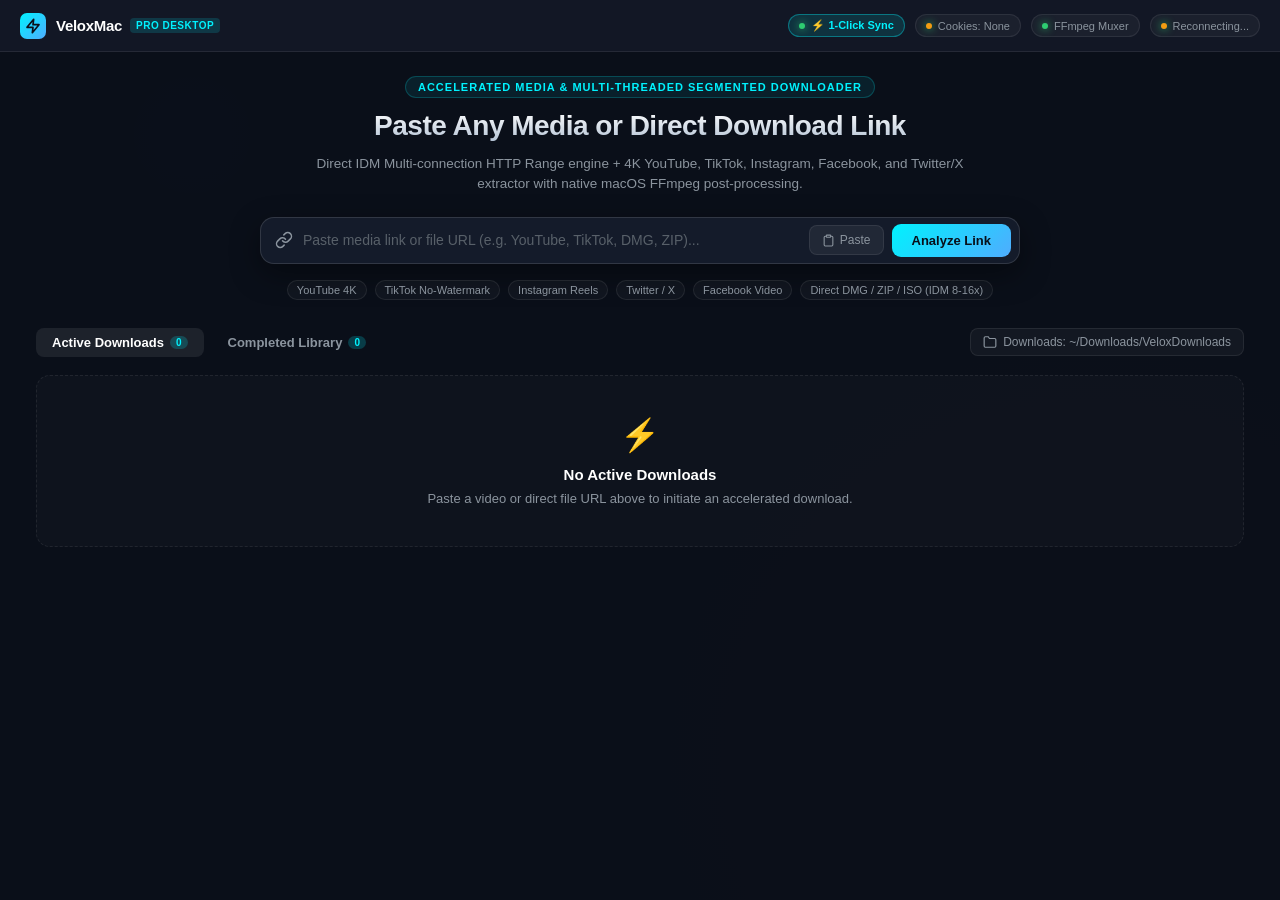
==== static/index.html @ b03bb7e5 "feat: complete Velox Trimmer Studio with dual-marker timeline, authenticated streaming proxy, and re" ====
<!DOCTYPE html>
<html lang="en">
<head>
  <meta charset="UTF-8">
  <meta name="viewport" content="width=device-width, initial-scale=1.0">
  <title>VeloxMac — Next-Gen Media & IDM Downloader</title>
  <link rel="stylesheet" href="/static/style.css">
  <link rel="icon" href="data:image/svg+xml,<svg xmlns='http://www.w3.org/2000/svg' viewBox='0 0 24 24' fill='%2300f2fe'><path d='M12 2L2 12h5v8h10v-8h5L12 2z'/></svg>">
</head>
<body>
  <div class="mac-window">
    <!-- macOS Native Unified Header Toolbar -->
    <header class="titlebar">
      <div class="app-identity">
        <div class="logo-mark">
          <svg viewBox="0 0 24 24" fill="none" stroke="currentColor" stroke-width="2.5">
            <path d="M13 2L3 14h9l-1 8 10-12h-9l1-8z" stroke-linecap="round" stroke-linejoin="round"/>
          </svg>
        </div>
        <div class="app-title-group">
          <span class="app-name">VeloxMac</span>
          <span class="version-tag">PRO DESKTOP</span>
        </div>
      </div>
      
      <div class="system-status">
        <button class="status-pill sync-pill" id="quickSyncBtn" title="1-Click YouTube Login & Cookie Sync">
          <span class="dot sync-dot"></span> ⚡ 1-Click Sync
        </button>
        <button class="status-pill cookie-pill" id="cookieStatusBtn" style="cursor:pointer;" title="Configure YouTube Cookies">
          <span class="dot" id="cookieDot" style="background:#f39c12"></span> <span id="cookieLabel">Cookies: None</span>
        </button>
        <span class="status-pill ffmpeg-pill" id="ffmpegStatus">
          <span class="dot active"></span> FFmpeg Muxer
        </span>
        <span class="status-pill conn-pill" id="wsStatus">
          <span class="dot active"></span> Connected
        </span>
      </div>
    </header>

    <!-- Main Workspace -->
    <main class="content-area">
      <!-- Hero URL Inspector Section -->
      <section class="hero-section">
        <div class="hero-badge">ACCELERATED MEDIA & MULTI-THREADED SEGMENTED DOWNLOADER</div>
        <h1 class="hero-heading">Paste Any Media or Direct Download Link</h1>
        <p class="hero-subtext">Direct IDM Multi-connection HTTP Range engine + 4K YouTube, TikTok, Instagram, Facebook, and Twitter/X extractor with native macOS FFmpeg post-processing.</p>

        <form class="url-input-container" id="inspectForm">
          <div class="input-glow-wrapper">
            <div class="input-icon">
              <svg viewBox="0 0 24 24" fill="none" stroke="currentColor" stroke-width="2">
                <path d="M10 13a5 5 0 0 0 7.54.54l3-3a5 5 0 0 0-7.07-7.07l-1.72 1.71" stroke-linecap="round"/>
                <path d="M14 11a5 5 0 0 0-7.54-.54l-3 3a5 5 0 0 0 7.07 7.07l1.71-1.71" stroke-linecap="round"/>
              </svg>
            </div>
            <input 
              type="text" 
              id="urlInput" 
              placeholder="Paste media link or file URL (e.g. YouTube, TikTok, DMG, ZIP)..." 
              autocomplete="off" 
              spellcheck="false"
              required
            >
            <button type="button" class="paste-btn" id="pasteBtn" title="Paste from Clipboard">
              <svg viewBox="0 0 24 24" fill="none" stroke="currentColor" stroke-width="2">
                <rect x="8" y="2" width="8" height="4" rx="1" ry="1"/>
                <path d="M16 4h2a2 2 0 0 1 2 2v14a2 2 0 0 1-2 2H6a2 2 0 0 1-2-2V6a2 2 0 0 1 2-2h2"/>
              </svg>
              <span>Paste</span>
            </button>
            <button type="submit" class="submit-btn" id="inspectBtn">
              <span class="btn-text">Analyze Link</span>
              <span class="spinner" style="display: none;"></span>
            </button>
          </div>
        </form>

        <!-- Supported Platforms Bar -->
        <div class="supported-tags">
          <span class="tag">YouTube 4K</span>
          <span class="tag">TikTok No-Watermark</span>
          <span class="tag">Instagram Reels</span>
          <span class="tag">Twitter / X</span>
          <span class="tag">Facebook Video</span>
          <span class="tag">Direct DMG / ZIP / ISO (IDM 8-16x)</span>
        </div>
      </section>

      <!-- Inspection Results Drawer -->
      <section class="inspect-results-drawer" id="inspectResults" style="display: none;">
        <!-- Dynamic content rendered by app.js -->
      </section>

      <!-- Downloads Dashboard -->
      <section class="downloads-dashboard">
        <div class="dashboard-header">
          <div class="tabs">
            <button class="tab-btn active" data-tab="active">
              Active Downloads <span class="badge" id="activeBadge">0</span>
            </button>
            <button class="tab-btn" data-tab="completed">
              Completed Library <span class="badge" id="completedBadge">0</span>
            </button>
          </div>
          <div class="folder-action">
            <button class="finder-btn" id="openDownloadsFolder">
              <svg viewBox="0 0 24 24" fill="none" stroke="currentColor" stroke-width="2">
                <path d="M22 19a2 2 0 0 1-2 2H4a2 2 0 0 1-2-2V5a2 2 0 0 1 2-2h5l2 3h9a2 2 0 0 1 2 2z"/>
              </svg>
              <span>Downloads: ~/Downloads/VeloxDownloads</span>
            </button>
          </div>
        </div>

        <!-- Active Jobs Container -->
        <div class="jobs-list" id="activeJobsContainer">
          <div class="empty-state" id="activeEmpty">
            <div class="empty-icon">⚡️</div>
            <h3>No Active Downloads</h3>
            <p>Paste a video or direct file URL above to initiate an accelerated download.</p>
          </div>
        </div>

        <!-- Completed Jobs Container -->
        <div class="jobs-list" id="completedJobsContainer" style="display: none;">
          <div class="empty-state" id="completedEmpty">
            <div class="empty-icon">📁</div>
            <h3>No Completed Downloads Yet</h3>
            <p>Your finished downloads and muxed media files will be organized here.</p>
          </div>
        </div>
      </section>
    </main>
  </div>

  <!-- Cookie Manager Modal (Desktop Preferences Dialog) -->
  <div class="modal-backdrop" id="cookieModal" style="display: none;">
    <div class="modal-card desktop-prefs-card">
      <div class="modal-header">
        <div class="modal-title-group">
          <span class="modal-icon">🍪</span>
          <div>
            <h3 class="modal-title">YouTube Session & Cookie Settings</h3>
            <span class="modal-subtitle">Bypass YouTube BotGuard challenge by linking your browser session</span>
          </div>
        </div>
        <button class="modal-close-btn" id="closeCookieModal">&times;</button>
      </div>

      <div class="modal-body desktop-modal-body">
        <!-- Live Status Bar -->
        <div class="cookie-status-banner" id="cookieStatusBanner">
          <div class="status-indicator-group">
            <span class="dot" id="modalCookieDot"></span>
            <span class="status-summary" id="currentStatusText">Checking session...</span>
          </div>
          <button type="button" class="clear-cookie-btn" id="clearCookieBtn" style="display: none;">
            🗑️ Clear Saved Session
          </button>
        </div>

        <!-- 2-Column Desktop Grid -->
        <div class="desktop-cookie-grid">
          <!-- Column 1: Browser Extension (Recommended) -->
          <div class="cookie-method-card featured desktop-col">
            <div class="method-header-flex">
              <span class="method-badge">RECOMMENDED • FASTEST</span>
            </div>
            <div class="method-title">🧩 Brave & Chrome Extension Bridge</div>
            <p class="method-sub">
              Since you are <strong>already logged into YouTube</strong> in your browser, no passwords needed! Transfer your session to VeloxMac in 1 click:
            </p>

            <div class="extension-actions-row">
              <button type="button" class="sync-large-btn" id="openExtFolderBtn">
                📂 Open Extension in Finder
              </button>
              <a href="/api/extension/download" download="VeloxMac-Extension.zip" class="upload-cookie-btn" style="text-decoration:none;">
                📥 Download .ZIP
              </a>
            </div>

            <div class="extension-steps">
              <div class="step-item"><span class="step-num">1</span> Go to <code>chrome://extensions</code> or <code>brave://extensions</code></div>
              <div class="step-item"><span class="step-num">2</span> Turn on <strong>Developer mode</strong> (top right switch)</div>
              <div class="step-item"><span class="step-num">3</span> Drag & drop the <strong>extension</strong> folder into the browser</div>
              <div class="step-item"><span class="step-num">4</span> On YouTube, click the Velox extension &rarr; <strong>"⚡ 1-Click Sync"</strong></div>
            </div>
          </div>

          <!-- Column 2: In-App Sign-In & File Import -->
          <div class="desktop-col right-col">
            <!-- Native Login Card -->
            <div class="cookie-method-card">
              <div class="method-title">⚡ Option B: In-App Sign-In Window</div>
              <p class="method-sub">
                Opens an Apple WebKit window to YouTube. Sign in once, then click "Save Cookies & Close".
              </p>
              <button type="button" class="upload-cookie-btn primary" id="modalOneClickSyncBtn" style="width: 100%;">
                <span class="btn-spinner" id="modalSyncSpinner" style="display: none;"></span>
                <span id="modalSyncBtnText">🔑 Open YouTube Sign-In Window</span>
              </button>
            </div>

            <!-- Manual File / Paste Card -->
            <div class="cookie-method-card">
              <div class="method-title">📁 Option C: Import / Paste cookies.txt</div>
              <div class="manual-cookie-tabs">
                <input type="file" id="cookieFileInput" accept=".txt" style="display: none;">
                <button type="button" class="upload-cookie-btn" id="selectCookieFileBtn" style="margin-bottom: 8px; width: 100%;">
                  📂 Choose cookies.txt File
                </button>
                <textarea id="cookieTextInput" rows="2" placeholder="Or paste Netscape cookie string here..."></textarea>
                <button type="button" class="save-cookie-btn" id="saveCookieTextBtn" style="margin-top: 6px; width: 100%;">Save Text Cookies</button>
              </div>
            </div>
          </div>
        </div>
      </div>
    </div>
  </div>

  <!-- Trimmer Studio Modal (Dedicated Popup Window) -->
  <div class="modal-backdrop" id="trimmerStudioModal" style="display: none;">
    <div class="modal-card trimmer-studio-card">
      <div class="modal-header">
        <div class="modal-title-group">
          <span class="modal-icon">✂️</span>
          <div>
            <h3 class="modal-title" id="studioModalTitle">VeloxMac Trimmer Studio</h3>
            <span class="modal-subtitle">Preview with authenticated audio & video playback. Set precise Start & End cut points.</span>
          </div>
        </div>
        <button class="modal-close-btn" id="closeTrimmerStudioBtn">&times;</button>
      </div>

      <div class="modal-body studio-modal-body">
        <!-- Video Player Stage with Audio -->
        <div class="studio-player-container">
          <video id="studioVideoPlayer" controls playsinline preload="metadata"></video>
          <div class="studio-player-overlay" id="studioVideoLoading" style="display: none;">
            <div class="spinner"></div>
            <span>Loading authenticated preview stream...</span>
          </div>
        </div>

        <!-- Dual-Range Interactive Timeline Track -->
        <div class="studio-timeline-card">
          <div class="timeline-header-row">
            <span class="timeline-title">🎯 Dual-Marker Timeline Track:</span>
            <div class="timeline-time-readout">
              <span class="readout-item">Playhead: <strong id="studioPlayheadTime">00:00:00</strong></span>
              <span class="readout-sep">•</span>
              <span class="readout-item">Duration: <span id="studioTotalDuration">00:00:00</span></span>
            </div>
          </div>

          <!-- Dual-Handle Visual Timeline Bar -->
          <div class="dual-range-track-wrapper" id="dualTrackContainer">
            <div class="dual-range-track-bg"></div>
            <!-- Highlighted region between Start and End -->
            <div class="dual-range-selection-strip" id="studioSelectionStrip"></div>
            <!-- Playhead cursor needle -->
            <div class="studio-playhead-cursor" id="studioPlayheadCursor"></div>

            <!-- Start Marker Thumb & End Marker Thumb (Dual sliders) -->
            <input type="range" class="studio-slider start-slider" id="studioStartSlider" min="0" max="100" step="0.5" value="0">
            <input type="range" class="studio-slider end-slider" id="studioEndSlider" min="0" max="100" step="0.5" value="100">
          </div>

          <!-- Visual Markers Readout on the Timeline -->
          <div class="timeline-markers-bar">
            <div class="marker-chip start-chip" id="startMarkerChip">
              <span class="marker-arrow">▲</span>
              <span class="marker-tag">START [IN]</span>
              <strong id="startChipTime">00:00:00</strong>
            </div>
            <div class="marker-chip playhead-chip" id="playheadMarkerChip">
              <span class="marker-arrow">▼</span>
              <span class="marker-tag">CURRENT</span>
              <strong id="playheadChipTime">00:00:00</strong>
            </div>
            <div class="marker-chip end-chip" id="endMarkerChip">
              <span class="marker-arrow">▲</span>
              <span class="marker-tag">END [OUT]</span>
              <strong id="endChipTime">00:00:00</strong>
            </div>
          </div>

          <!-- Quick Action Controls -->
          <div class="studio-quick-actions">
            <button type="button" class="studio-action-btn in-point-btn" id="studioSetStartBtn">
              ⏱️ Set Start [IN] at Playhead
            </button>
            <button type="button" class="studio-action-btn nav-btn" id="studioBack5Btn">
              ⏪ -5s
            </button>
            <button type="button" class="studio-action-btn play-clip-btn" id="studioPlayClipBtn">
              ▶️ Play Selected Clip
            </button>
            <button type="button" class="studio-action-btn nav-btn" id="studioFwd5Btn">
              +5s ⏩
            </button>
            <button type="button" class="studio-action-btn out-point-btn" id="studioSetEndBtn">
              ⏱️ Set End [OUT] at Playhead
            </button>
            <button type="button" class="studio-action-btn reset-btn" id="studioResetBtn">
              🔄 Full Video
            </button>
          </div>
        </div>

        <!-- Precise Timecode Inputs & Summary -->
        <div class="studio-timecodes-row">
          <div class="timecode-box in-box">
            <label class="timecode-label">
              <span class="badge in-badge">[ IN-POINT ]</span> Start Timestamp:
            </label>
            <div class="timecode-input-group">
              <input type="text" class="timecode-input" id="studioStartInput" placeholder="00:00:00" value="00:00:00">
              <button type="button" class="timecode-pill" id="studioZeroStartBtn">0:00</button>
            </div>
          </div>

          <div class="timecode-duration-display">
            <span class="duration-label">✂️ Selected Clip Length:</span>
            <div class="duration-highlight" id="studioClipDurationDisplay">00:00:00</div>
            <span class="duration-sub">⚡ Fast keyframe stream-cut (zero re-encoding loss)</span>
          </div>

          <div class="timecode-box out-box">
            <label class="timecode-label">
              <span class="badge out-badge">[ OUT-POINT ]</span> End Timestamp:
            </label>
            <div class="timecode-input-group">
              <input type="text" class="timecode-input" id="studioEndInput" placeholder="00:00:00">
              <button type="button" class="timecode-pill" id="studioMaxEndBtn">End</button>
            </div>
          </div>
        </div>
      </div>

      <div class="modal-footer studio-modal-footer">
        <button type="button" class="studio-secondary-btn" id="cancelTrimmerStudioBtn">
          Cancel
        </button>
        <div class="studio-footer-right">
          <button type="button" class="studio-apply-btn" id="saveTrimToCardBtn">
            💾 Apply Clip to Downloader
          </button>
          <button type="button" class="studio-download-now-btn" id="applyAndDownloadNowBtn">
            ⚡ Apply & Download Clip Now
          </button>
        </div>
      </div>
    </div>
  </div>

  <div id="toastContainer" class="toast-container"></div>
  <script src="/static/app.js"></script>
</body>
</html>
---- static/style.css ----
/* ==========================================================================
   VeloxMac Pro — Apple Dark Glassmorphism Design System
   ========================================================================== */

:root {
  --bg-main: #090d16;
  --bg-card: rgba(18, 24, 38, 0.7);
  --bg-card-hover: rgba(26, 35, 54, 0.85);
  --border-subtle: rgba(255, 255, 255, 0.08);
  --border-glow: rgba(0, 242, 254, 0.3);
  
  --text-primary: #f0f6fc;
  --text-secondary: #8b949e;
  --text-muted: #586069;

  --accent-cyan: #00f2fe;
  --accent-blue: #4facfe;
  --accent-purple: #7928ca;
  --accent-green: #2ecc71;
  --accent-amber: #f39c12;
  --accent-red: #e74c3c;

  --font-system: -apple-system, BlinkMacSystemFont, "SF Pro Display", "SF Pro Text", "Segoe UI", Roboto, sans-serif;
  --font-mono: "SF Mono", Menlo, Monaco, Consolas, monospace;
}

* {
  box-sizing: border-box;
  margin: 0;
  padding: 0;
}

body {
  background: var(--bg-main);
  background-image: 
    radial-gradient(circle at 15% 15%, rgba(0, 242, 254, 0.08) 0%, transparent 45%),
    radial-gradient(circle at 85% 85%, rgba(121, 40, 202, 0.09) 0%, transparent 45%);
  color: var(--text-primary);
  font-family: var(--font-system);
  -webkit-font-smoothing: antialiased;
  width: 100vw;
  height: 100vh;
  margin: 0;
  padding: 0;
  overflow: hidden;
  display: flex;
  flex-direction: column;
}

/* Native macOS Desktop Window Shell */
.mac-window {
  width: 100%;
  height: 100%;
  max-width: none;
  background: rgba(11, 15, 25, 0.96);
  border: none;
  border-radius: 0;
  box-shadow: none;
  overflow: hidden;
  display: flex;
  flex-direction: column;
}

/* macOS Unified Header Toolbar */
.titlebar {
  height: 52px;
  background: rgba(18, 24, 38, 0.95);
  border-bottom: 1px solid var(--border-subtle);
  display: flex;
  align-items: center;
  justify-content: space-between;
  padding: 0 20px;
  user-select: none;
  flex-shrink: 0;
}

.window-controls {
  display: flex;
  gap: 8px;
}

.control {
  width: 12px;
  height: 12px;
  border-radius: 50%;
  display: inline-block;
}

.control.close { background: #ff5f56; }
.control.minimize { background: #ffbd2e; }
.control.maximize { background: #27c93f; }

.app-identity {
  display: flex;
  align-items: center;
  gap: 10px;
}

.logo-mark {
  width: 26px;
  height: 26px;
  background: linear-gradient(135deg, var(--accent-cyan), var(--accent-blue));
  border-radius: 7px;
  display: flex;
  align-items: center;
  justify-content: center;
  color: #0b0f19;
}

.logo-mark svg {
  width: 16px;
  height: 16px;
}

.app-title-group {
  display: flex;
  align-items: center;
  gap: 8px;
}

.app-name {
  font-size: 15px;
  font-weight: 700;
  letter-spacing: -0.3px;
  color: #fff;
}

.version-tag {
  font-size: 10px;
  font-weight: 800;
  background: rgba(0, 242, 254, 0.15);
  color: var(--accent-cyan);
  padding: 2px 6px;
  border-radius: 4px;
  letter-spacing: 0.5px;
}

.system-status {
  display: flex;
  gap: 10px;
}

.status-pill {
  display: flex;
  align-items: center;
  gap: 6px;
  font-size: 11px;
  color: var(--text-secondary);
  background: rgba(255, 255, 255, 0.04);
  padding: 4px 10px;
  border-radius: 20px;
  border: 1px solid var(--border-subtle);
}

.status-pill .dot {
  width: 6px;
  height: 6px;
  border-radius: 50%;
  background: var(--accent-green);
  box-shadow: 0 0 8px var(--accent-green);
}

/* Content Area */
.content-area {
  flex: 1;
  overflow-y: auto;
  overflow-x: hidden;
  padding: 24px 36px 48px;
  display: flex;
  flex-direction: column;
  gap: 28px;
}

/* Hero Section */
.hero-section {
  display: flex;
  flex-direction: column;
  align-items: center;
  text-align: center;
  gap: 12px;
}

.hero-badge {
  font-size: 11px;
  font-weight: 700;
  letter-spacing: 1px;
  color: var(--accent-cyan);
  background: rgba(0, 242, 254, 0.08);
  border: 1px solid rgba(0, 242, 254, 0.2);
  padding: 4px 12px;
  border-radius: 20px;
}

.hero-heading {
  font-size: 28px;
  font-weight: 700;
  letter-spacing: -0.5px;
  background: linear-gradient(180deg, #ffffff 0%, #b3c2d4 100%);
  -webkit-background-clip: text;
  -webkit-text-fill-color: transparent;
}

.hero-subtext {
  max-width: 650px;
  font-size: 13.5px;
  color: var(--text-secondary);
  line-height: 1.5;
}

/* URL Input Box */
.url-input-container {
  width: 100%;
  max-width: 760px;
  margin-top: 10px;
}

.input-glow-wrapper {
  display: flex;
  align-items: center;
  background: rgba(22, 29, 44, 0.95);
  border: 1px solid rgba(255, 255, 255, 0.12);
  border-radius: 14px;
  padding: 6px 8px 6px 14px;
  box-shadow: 0 10px 30px rgba(0, 0, 0, 0.4);
  transition: all 0.25s ease;
}

.input-glow-wrapper:focus-within {
  border-color: var(--accent-cyan);
  box-shadow: 0 0 25px rgba(0, 242, 254, 0.25), 0 10px 30px rgba(0, 0, 0, 0.5);
}

.input-icon {
  color: var(--text-secondary);
  display: flex;
  align-items: center;
  margin-right: 10px;
}

.input-icon svg {
  width: 18px;
  height: 18px;
}

.url-input-container input {
  flex: 1;
  background: transparent;
  border: none;
  outline: none;
  color: #fff;
  font-size: 14px;
  font-family: inherit;
}

.url-input-container input::placeholder {
  color: var(--text-muted);
}

.paste-btn {
  background: rgba(255, 255, 255, 0.06);
  border: 1px solid var(--border-subtle);
  color: var(--text-secondary);
  padding: 7px 12px;
  border-radius: 8px;
  cursor: pointer;
  display: flex;
  align-items: center;
  gap: 5px;
  font-size: 12px;
  font-weight: 500;
  margin-right: 8px;
  transition: all 0.2s;
}

.paste-btn svg {
  width: 13px;
  height: 13px;
}

.paste-btn:hover {
  background: rgba(255, 255, 255, 0.12);
  color: #fff;
}

.submit-btn {
  background: linear-gradient(135deg, var(--accent-cyan), var(--accent-blue));
  color: #08101a;
  border: none;
  padding: 9px 20px;
  border-radius: 9px;
  font-size: 13px;
  font-weight: 700;
  cursor: pointer;
  display: flex;
  align-items: center;
  justify-content: center;
  transition: all 0.2s;
}

.submit-btn:hover {
  transform: translateY(-1px);
  box-shadow: 0 4px 14px rgba(0, 242, 254, 0.4);
}

.supported-tags {
  display: flex;
  flex-wrap: wrap;
  gap: 8px;
  justify-content: center;
  margin-top: 4px;
}

.tag {
  font-size: 11px;
  color: var(--text-secondary);
  background: rgba(255, 255, 255, 0.03);
  border: 1px solid var(--border-subtle);
  padding: 3px 9px;
  border-radius: 12px;
}

/* Inspection Drawer */
.inspect-results-drawer {
  background: var(--bg-card);
  border: 1px solid var(--border-subtle);
  border-radius: 16px;
  padding: 24px;
  display: flex;
  flex-direction: column;
  gap: 20px;
  animation: slideDown 0.3s cubic-bezier(0.16, 1, 0.3, 1);
}

@keyframes slideDown {
  from { opacity: 0; transform: translateY(-10px); }
  to { opacity: 1; transform: translateY(0); }
}

.media-summary-header {
  display: flex;
  gap: 20px;
  align-items: flex-start;
}

.media-thumb-box {
  position: relative;
  width: 180px;
  height: 105px;
  border-radius: 10px;
  overflow: hidden;
  background: #000;
  flex-shrink: 0;
  border: 1px solid var(--border-subtle);
}

.media-thumb-box img {
  width: 100%;
  height: 100%;
  object-fit: cover;
}

.thumb-duration {
  position: absolute;
  bottom: 6px;
  right: 6px;
  background: rgba(0, 0, 0, 0.85);
  font-size: 10px;
  font-weight: 700;
  padding: 2px 6px;
  border-radius: 4px;
  color: #fff;
}

.media-meta-details {
  display: flex;
  flex-direction: column;
  gap: 6px;
  flex: 1;
}

.media-meta-title {
  font-size: 17px;
  font-weight: 600;
  color: #fff;
  line-height: 1.4;
}

.media-meta-uploader {
  font-size: 13px;
  color: var(--text-secondary);
}

/* Format Option Selector */
.format-selection-container {
  display: flex;
  flex-direction: column;
  gap: 14px;
}

.format-tabs {
  display: flex;
  gap: 8px;
  border-bottom: 1px solid var(--border-subtle);
  padding-bottom: 10px;
}

.format-tab-btn {
  background: transparent;
  border: none;
  color: var(--text-secondary);
  font-size: 13px;
  font-weight: 600;
  padding: 6px 14px;
  border-radius: 6px;
  cursor: pointer;
}

.format-tab-btn.active {
  background: rgba(0, 242, 254, 0.12);
  color: var(--accent-cyan);
}

.format-grid {
  display: grid;
  grid-template-columns: repeat(auto-fill, minmax(210px, 1fr));
  gap: 10px;
}

.format-card {
  background: rgba(255, 255, 255, 0.03);
  border: 1px solid var(--border-subtle);
  border-radius: 10px;
  padding: 12px 14px;
  display: flex;
  justify-content: space-between;
  align-items: center;
  cursor: pointer;
  transition: all 0.2s;
}

.format-card:hover {
  background: rgba(255, 255, 255, 0.06);
  border-color: rgba(255, 255, 255, 0.2);
}

.format-card.selected {
  background: rgba(0, 242, 254, 0.1);
  border-color: var(--accent-cyan);
  box-shadow: 0 0 15px rgba(0, 242, 254, 0.15);
}

.format-card-title {
  font-size: 13px;
  font-weight: 600;
  color: #fff;
}

.format-card-sub {
  font-size: 11px;
  color: var(--text-secondary);
}

.format-card-size {
  font-size: 11px;
  font-weight: 700;
  color: var(--accent-cyan);
}

/* Direct File Info Card */
.direct-file-card {
  display: flex;
  flex-direction: column;
  gap: 12px;
}

.direct-file-row {
  display: flex;
  align-items: center;
  justify-content: space-between;
  padding: 10px 14px;
  background: rgba(255, 255, 255, 0.03);
  border: 1px solid var(--border-subtle);
  border-radius: 8px;
}

.direct-file-name {
  font-size: 14px;
  font-weight: 600;
  color: #fff;
}

.direct-file-meta {
  font-size: 12px;
  color: var(--text-secondary);
}

/* Turbo Options Bar */
.download-action-bar {
  display: flex;
  align-items: center;
  justify-content: space-between;
  padding-top: 10px;
  border-top: 1px solid var(--border-subtle);
}

.connections-selector {
  display: flex;
  align-items: center;
  gap: 10px;
  font-size: 12px;
  color: var(--text-secondary);
}

.conn-pills {
  display: flex;
  gap: 6px;
}

.conn-pill-btn {
  background: rgba(255, 255, 255, 0.05);
  border: 1px solid var(--border-subtle);
  color: var(--text-secondary);
  padding: 3px 8px;
  border-radius: 6px;
  font-size: 11px;
  font-weight: 600;
  cursor: pointer;
}

.conn-pill-btn.active {
  background: var(--accent-cyan);
  color: #000;
  border-color: var(--accent-cyan);
}

.start-dl-btn {
  background: linear-gradient(135deg, var(--accent-cyan), var(--accent-blue));
  color: #0b0f19;
  border: none;
  padding: 10px 24px;
  border-radius: 9px;
  font-size: 13.5px;
  font-weight: 700;
  cursor: pointer;
  display: flex;
  align-items: center;
  gap: 8px;
  transition: all 0.2s;
}

.start-dl-btn:hover {
  transform: translateY(-1px);
  box-shadow: 0 4px 16px rgba(0, 242, 254, 0.4);
}

/* Downloads Dashboard */
.downloads-dashboard {
  display: flex;
  flex-direction: column;
  gap: 18px;
}

.dashboard-header {
  display: flex;
  align-items: center;
  justify-content: space-between;
}

.tabs {
  display: flex;
  gap: 8px;
}

.tab-btn {
  background: transparent;
  border: none;
  color: var(--text-secondary);
  font-size: 13px;
  font-weight: 600;
  padding: 7px 16px;
  border-radius: 8px;
  cursor: pointer;
  display: flex;
  align-items: center;
  gap: 6px;
  transition: all 0.2s;
}

.tab-btn.active {
  background: rgba(255, 255, 255, 0.08);
  color: #fff;
}

.badge {
  font-size: 10px;
  background: rgba(0, 242, 254, 0.2);
  color: var(--accent-cyan);
  padding: 1px 6px;
  border-radius: 10px;
}

.finder-btn {
  background: rgba(255, 255, 255, 0.04);
  border: 1px solid var(--border-subtle);
  color: var(--text-secondary);
  padding: 6px 12px;
  border-radius: 8px;
  font-size: 12px;
  display: flex;
  align-items: center;
  gap: 6px;
  cursor: pointer;
  transition: all 0.2s;
}

.finder-btn svg {
  width: 14px;
  height: 14px;
}

.finder-btn:hover {
  background: rgba(255, 255, 255, 0.08);
  color: #fff;
}

/* Jobs List */
.jobs-list {
  display: flex;
  flex-direction: column;
  gap: 14px;
}

.empty-state {
  background: rgba(255, 255, 255, 0.02);
  border: 1px dashed var(--border-subtle);
  border-radius: 14px;
  padding: 40px;
  text-align: center;
  display: flex;
  flex-direction: column;
  align-items: center;
  gap: 8px;
}

.empty-icon {
  font-size: 32px;
  margin-bottom: 4px;
}

.empty-state h3 {
  font-size: 15px;
  color: #fff;
}

.empty-state p {
  font-size: 13px;
  color: var(--text-secondary);
}

/* Job Card */
.job-card {
  background: var(--bg-card);
  border: 1px solid var(--border-subtle);
  border-radius: 14px;
  padding: 16px 20px;
  display: flex;
  flex-direction: column;
  gap: 12px;
  transition: all 0.2s;
}

.job-card:hover {
  border-color: rgba(255, 255, 255, 0.16);
}

.job-main-row {
  display: flex;
  align-items: center;
  justify-content: space-between;
  gap: 16px;
}

.job-info-col {
  display: flex;
  align-items: center;
  gap: 14px;
  flex: 1;
  min-width: 0;
}

.job-icon {
  width: 44px;
  height: 44px;
  border-radius: 8px;
  background: rgba(255, 255, 255, 0.05);
  display: flex;
  align-items: center;
  justify-content: center;
  flex-shrink: 0;
  overflow: hidden;
  border: 1px solid var(--border-subtle);
}

.job-icon img {
  width: 100%;
  height: 100%;
  object-fit: cover;
}

.job-icon svg {
  width: 20px;
  height: 20px;
  color: var(--accent-cyan);
}

.job-text {
  display: flex;
  flex-direction: column;
  gap: 3px;
  min-width: 0;
}

.job-title {
  font-size: 14px;
  font-weight: 600;
  color: #fff;
  white-space: nowrap;
  overflow: hidden;
  text-overflow: ellipsis;
}

.job-meta-line {
  font-size: 11.5px;
  color: var(--text-secondary);
  display: flex;
  gap: 8px;
  align-items: center;
}

.job-actions {
  display: flex;
  gap: 8px;
}

.action-btn {
  background: rgba(255, 255, 255, 0.05);
  border: 1px solid var(--border-subtle);
  color: var(--text-secondary);
  width: 32px;
  height: 32px;
  border-radius: 8px;
  display: flex;
  align-items: center;
  justify-content: center;
  cursor: pointer;
  transition: all 0.2s;
}

.action-btn svg {
  width: 15px;
  height: 15px;
}

.action-btn:hover {
  background: rgba(255, 255, 255, 0.12);
  color: #fff;
}

.action-btn.primary-action {
  background: rgba(0, 242, 254, 0.15);
  color: var(--accent-cyan);
  border-color: rgba(0, 242, 254, 0.3);
}

.action-btn.primary-action:hover {
  background: var(--accent-cyan);
  color: #000;
}

/* Progress Bar */
.progress-bar-container {
  width: 100%;
  height: 6px;
  background: rgba(255, 255, 255, 0.06);
  border-radius: 6px;
  overflow: hidden;
}

.progress-bar-fill {
  height: 100%;
  background: linear-gradient(90deg, var(--accent-cyan), var(--accent-blue));
  border-radius: 6px;
  transition: width 0.25s ease;
}

/* IDM Segment Visualizer */
.segment-visualizer {
  display: flex;
  gap: 4px;
  height: 4px;
  width: 100%;
  margin-top: -4px;
}

.segment-block {
  flex: 1;
  background: rgba(255, 255, 255, 0.05);
  border-radius: 2px;
  overflow: hidden;
}

.segment-fill {
  height: 100%;
  background: var(--accent-cyan);
  transition: width 0.2s ease;
}

.job-telemetry-row {
  display: flex;
  align-items: center;
  justify-content: space-between;
  font-size: 11.5px;
  color: var(--text-secondary);
  font-family: var(--font-mono);
}

.speed-badge {
  color: var(--accent-cyan);
  font-weight: 600;
}

/* Spinner */
.spinner {
  width: 14px;
  height: 14px;
  border: 2px solid rgba(0, 0, 0, 0.2);
  border-top-color: #000;
  border-radius: 50%;
  animation: spin 0.8s linear infinite;
}

@keyframes spin {
  to { transform: rotate(360deg); }
}

/* Toast System */
.toast-container {
  position: fixed;
  bottom: 24px;
  right: 24px;
  display: flex;
  flex-direction: column;
  gap: 10px;
  z-index: 9999;
}

.toast {
  background: rgba(18, 24, 38, 0.95);
  border: 1px solid var(--border-subtle);
  border-left: 4px solid var(--accent-cyan);
  padding: 12px 18px;
  border-radius: 10px;
  font-size: 13px;
  color: #fff;
  box-shadow: 0 10px 25px rgba(0, 0, 0, 0.5);
  animation: toastSlide 0.3s ease;
}

@keyframes toastSlide {
  from { opacity: 0; transform: translateX(20px); }
  to { opacity: 1; transform: translateX(0); }
}

/* ==========================================================================
   Video Trimmer / Clipper Section
   ========================================================================== */
.clip-trimmer-section {
  background: rgba(255, 255, 255, 0.025);
  border: 1px solid var(--border-subtle);
  border-radius: 12px;
  padding: 16px 18px;
  display: flex;
  flex-direction: column;
  gap: 14px;
}

.trimmer-toggle-row {
  display: flex;
  align-items: center;
  gap: 12px;
}

.trimmer-title-group {
  display: flex;
  flex-direction: column;
  gap: 2px;
}

.trimmer-title {
  font-size: 13.5px;
  font-weight: 600;
  color: #fff;
  display: flex;
  align-items: center;
  gap: 6px;
}

.trimmer-sub {
  font-size: 11.5px;
  color: var(--text-secondary);
}

/* Switch Toggle */
.switch-container {
  position: relative;
  display: inline-block;
  width: 42px;
  height: 24px;
  flex-shrink: 0;
}

.switch-container input {
  opacity: 0;
  width: 0;
  height: 0;
}

.switch-slider {
  position: absolute;
  cursor: pointer;
  top: 0; left: 0; right: 0; bottom: 0;
  background-color: rgba(255, 255, 255, 0.15);
  transition: 0.3s;
  border-radius: 24px;
}

.switch-slider:before {
  position: absolute;
  content: "";
  height: 18px;
  width: 18px;
  left: 3px;
  bottom: 3px;
  background-color: white;
  transition: 0.3s;
  border-radius: 50%;
}

.switch-container input:checked + .switch-slider {
  background: linear-gradient(135deg, var(--accent-cyan), var(--accent-blue));
}

.switch-container input:checked + .switch-slider:before {
  transform: translateX(18px);
  background-color: #0b0f19;
}

/* Trimmer Controls */
.trimmer-inputs-wrapper {
  display: grid;
  grid-template-columns: 1fr 1fr;
  gap: 14px;
  padding-top: 12px;
  border-top: 1px dashed var(--border-subtle);
  animation: fadeIn 0.25s ease;
}

@keyframes fadeIn {
  from { opacity: 0; transform: translateY(-4px); }
  to { opacity: 1; transform: translateY(0); }
}

.time-input-box {
  display: flex;
  flex-direction: column;
  gap: 6px;
}

.time-input-box label {
  font-size: 11px;
  font-weight: 600;
  color: var(--text-secondary);
  text-transform: uppercase;
  letter-spacing: 0.5px;
}

.time-field-row {
  display: flex;
  gap: 8px;
  align-items: center;
}

.time-field-row input {
  flex: 1;
  background: rgba(0, 0, 0, 0.35);
  border: 1px solid var(--border-subtle);
  border-radius: 8px;
  padding: 8px 12px;
  color: #fff;
  font-family: var(--font-mono);
  font-size: 13px;
  outline: none;
  transition: border-color 0.2s;
}

.time-field-row input:focus {
  border-color: var(--accent-cyan);
}

.quick-time-btn {
  background: rgba(255, 255, 255, 0.06);
  border: 1px solid var(--border-subtle);
  color: var(--text-secondary);
  padding: 8px 10px;
  border-radius: 8px;
  font-size: 11px;
  font-weight: 500;
  cursor: pointer;
  white-space: nowrap;
  transition: all 0.2s;
}

.quick-time-btn:hover {
  background: rgba(255, 255, 255, 0.12);
  color: #fff;
}

.clip-duration-badge {
  grid-column: span 2;
  display: flex;
  align-items: center;
  justify-content: space-between;
  background: rgba(0, 242, 254, 0.08);
  border: 1px solid rgba(0, 242, 254, 0.2);
  padding: 8px 14px;
  border-radius: 8px;
  font-size: 12px;
  color: var(--accent-cyan);
}

.clip-badge {
  background: rgba(0, 242, 254, 0.15);
  color: var(--accent-cyan);
  border: 1px solid rgba(0, 242, 254, 0.3);
  padding: 1px 7px;
  border-radius: 6px;
  font-size: 10.5px;
  font-weight: 600;
  letter-spacing: 0.3px;
}

/* ==========================================================================
   Cookie Manager Modal & Elements
   ========================================================================== */
.modal-backdrop {
  position: fixed;
  top: 0; left: 0; right: 0; bottom: 0;
  background: rgba(0, 0, 0, 0.75);
  backdrop-filter: blur(8px);
  -webkit-backdrop-filter: blur(8px);
  display: flex;
  align-items: center;
  justify-content: center;
  z-index: 10000;
  animation: fadeIn 0.2s ease;
}

.modal-card {
  background: rgba(18, 24, 38, 0.98);
  border: 1px solid var(--border-subtle);
  border-radius: 16px;
  box-shadow: 0 25px 60px rgba(0, 0, 0, 0.7);
  display: flex;
  flex-direction: column;
  overflow: hidden;
  animation: scaleUp 0.25s cubic-bezier(0.16, 1, 0.3, 1);
}

.modal-card.desktop-prefs-card {
  width: 820px;
  max-width: 92vw;
  max-height: 85vh;
}

@keyframes scaleUp {
  from { opacity: 0; transform: scale(0.95); }
  to { opacity: 1; transform: scale(1); }
}

.modal-header {
  padding: 16px 22px;
  border-bottom: 1px solid var(--border-subtle);
  display: flex;
  align-items: center;
  justify-content: space-between;
}

.modal-title-group {
  display: flex;
  align-items: center;
  gap: 12px;
}

.modal-icon { font-size: 22px; }
.modal-title { font-size: 15px; font-weight: 700; color: #fff; }
.modal-subtitle { font-size: 11.5px; color: var(--text-secondary); display: block; margin-top: 2px; }

.modal-close-btn {
  background: transparent;
  border: none;
  color: var(--text-secondary);
  font-size: 22px;
  cursor: pointer;
  line-height: 1;
}

.modal-close-btn:hover { color: #fff; }

.modal-body {
  padding: 20px;
  display: flex;
  flex-direction: column;
  gap: 16px;
}

.modal-body.desktop-modal-body {
  padding: 18px 22px 24px;
  display: flex;
  flex-direction: column;
  gap: 14px;
  overflow-y: auto;
}

.cookie-status-banner {
  display: flex;
  justify-content: space-between;
  align-items: center;
  background: rgba(255, 255, 255, 0.03);
  border: 1px solid var(--border-subtle);
  border-radius: 10px;
  padding: 10px 16px;
}

.status-indicator-group {
  display: flex;
  align-items: center;
  gap: 10px;
  font-size: 12.5px;
}

.status-summary {
  color: var(--text-primary);
  font-weight: 600;
}

.desktop-cookie-grid {
  display: grid;
  grid-template-columns: 1.15fr 0.85fr;
  gap: 14px;
  align-items: stretch;
}

.desktop-col {
  display: flex;
  flex-direction: column;
  gap: 12px;
}

.desktop-col.right-col {
  display: flex;
  flex-direction: column;
  gap: 12px;
}

.modal-desc {
  font-size: 12.5px;
  color: var(--text-secondary);
  line-height: 1.45;
}

.cookie-method-card {
  background: rgba(255, 255, 255, 0.03);
  border: 1px solid var(--border-subtle);
  border-radius: 10px;
  padding: 14px;
  display: flex;
  flex-direction: column;
  gap: 8px;
}

.method-title {
  font-size: 13px;
  font-weight: 600;
  color: var(--accent-cyan);
}

.method-sub {
  font-size: 11.5px;
  color: var(--text-secondary);
  line-height: 1.4;
}

.upload-cookie-btn {
  background: rgba(255, 255, 255, 0.08);
  border: 1px solid var(--border-subtle);
  color: #fff;
  padding: 8px 14px;
  border-radius: 8px;
  font-size: 12.5px;
  font-weight: 600;
  cursor: pointer;
  display: flex;
  align-items: center;
  gap: 8px;
  justify-content: center;
  transition: all 0.2s;
}

.upload-cookie-btn:hover {
  background: rgba(255, 255, 255, 0.14);
}

.cookie-method-card textarea {
  width: 100%;
  background: rgba(0, 0, 0, 0.4);
  border: 1px solid var(--border-subtle);
  border-radius: 8px;
  padding: 8px 10px;
  color: #fff;
  font-family: var(--font-mono);
  font-size: 11px;
  resize: vertical;
  outline: none;
}

.cookie-method-card textarea:focus {
  border-color: var(--accent-cyan);
}

.save-cookie-btn {
  background: linear-gradient(135deg, var(--accent-cyan), var(--accent-blue));
  border: none;
  color: #0b0f19;
  padding: 8px 14px;
  border-radius: 8px;
  font-size: 12.5px;
  font-weight: 700;
  cursor: pointer;
  transition: all 0.2s;
}

.save-cookie-btn:hover {
  transform: translateY(-1px);
}

.cookie-current-status {
  display: flex;
  align-items: center;
  justify-content: space-between;
  background: rgba(255, 255, 255, 0.02);
  border: 1px solid var(--border-subtle);
  padding: 8px 12px;
  border-radius: 8px;
  font-size: 12px;
  color: var(--text-secondary);
}

.clear-cookie-btn {
  background: rgba(231, 76, 60, 0.15);
  border: 1px solid rgba(231, 76, 60, 0.3);
  color: #ff6b6b;
  padding: 3px 8px;
  border-radius: 6px;
  font-size: 11px;
  cursor: pointer;
}

.clear-cookie-btn:hover {
  background: rgba(231, 76, 60, 0.3);
}

/* 1-Click Sync Additions */
.status-pill.sync-pill {
  background: rgba(0, 242, 254, 0.12);
  border: 1px solid rgba(0, 242, 254, 0.35);
  color: var(--accent-cyan);
  cursor: pointer;
  font-weight: 700;
  transition: all 0.2s cubic-bezier(0.16, 1, 0.3, 1);
}

.status-pill.sync-pill:hover {
  background: rgba(0, 242, 254, 0.22);
  border-color: var(--accent-cyan);
  transform: translateY(-1px);
  box-shadow: 0 0 12px rgba(0, 242, 254, 0.3);
}

.sync-dot {
  background: var(--accent-cyan);
  box-shadow: 0 0 8px var(--accent-cyan);
  animation: pulse-sync 2s infinite ease-in-out;
}

@keyframes pulse-sync {
  0% { transform: scale(0.95); opacity: 0.8; }
  50% { transform: scale(1.3); opacity: 1; }
  100% { transform: scale(0.95); opacity: 0.8; }
}

.cookie-method-card.featured {
  background: linear-gradient(135deg, rgba(0, 242, 254, 0.08), rgba(79, 172, 254, 0.05));
  border: 1px solid rgba(0, 242, 254, 0.3);
  box-shadow: 0 4px 20px rgba(0, 242, 254, 0.06);
  position: relative;
  overflow: hidden;
}

.method-header-flex {
  display: flex;
  align-items: center;
  justify-content: flex-start;
  margin-bottom: 2px;
}

.method-badge {
  background: linear-gradient(135deg, var(--accent-cyan), var(--accent-blue));
  color: #0b0f19;
  font-size: 9.5px;
  font-weight: 800;
  letter-spacing: 0.5px;
  padding: 2px 7px;
  border-radius: 4px;
  text-transform: uppercase;
}

.sync-large-btn {
  background: linear-gradient(135deg, #00f2fe, #0072ff);
  border: none;
  color: #0b0f19;
  padding: 11px 18px;
  border-radius: 10px;
  font-size: 13.5px;
  font-weight: 800;
  cursor: pointer;
  display: flex;
  align-items: center;
  justify-content: center;
  gap: 8px;
  box-shadow: 0 4px 16px rgba(0, 242, 254, 0.35);
  transition: all 0.2s cubic-bezier(0.16, 1, 0.3, 1);
  margin-top: 4px;
}

.sync-large-btn:hover {
  transform: translateY(-2px) scale(1.01);
  box-shadow: 0 6px 24px rgba(0, 242, 254, 0.5);
}

.sync-large-btn:active {
  transform: translateY(0);
}

.btn-spinner {
  width: 14px;
  height: 14px;
  border: 2px solid rgba(11, 15, 25, 0.3);
  border-top-color: #0b0f19;
  border-radius: 50%;
  animation: spin 0.8s linear infinite;
  display: inline-block;
}

.botguard-alert-box {
  background: rgba(231, 76, 60, 0.1);
  border: 1px solid rgba(231, 76, 60, 0.3);
  border-radius: 12px;
  padding: 16px;
  margin-top: 14px;
  display: flex;
  flex-direction: column;
  gap: 12px;
}

.botguard-alert-title {
  display: flex;
  align-items: center;
  gap: 8px;
  font-weight: 700;
  color: #ff7675;
  font-size: 14px;
}

.botguard-alert-desc {
  font-size: 13px;
  color: var(--text-secondary);
  line-height: 1.5;
}

.botguard-action-row {
  display: flex;
  gap: 10px;
  align-items: center;
}

/* Chrome Extension Card Styles */
.extension-actions-row {
  display: flex;
  gap: 10px;
  align-items: center;
  margin-top: 4px;
}

.extension-steps {
  display: flex;
  flex-direction: column;
  gap: 6px;
  background: rgba(0, 0, 0, 0.35);
  border: 1px solid var(--border-subtle);
  border-radius: 8px;
  padding: 10px 12px;
  margin-top: 6px;
}

.step-item {
  font-size: 11.5px;
  color: var(--text-secondary);
  display: flex;
  align-items: center;
  gap: 8px;
}

.step-item code {
  background: rgba(255, 255, 255, 0.08);
  padding: 1px 5px;
  border-radius: 4px;
  color: var(--accent-cyan);
  font-family: var(--font-mono);
  font-size: 11px;
}

.step-num {
  width: 17px;
  height: 17px;
  background: rgba(0, 242, 254, 0.15);
  border: 1px solid rgba(0, 242, 254, 0.4);
  color: var(--accent-cyan);
  border-radius: 50%;
  display: flex;
  align-items: center;
  justify-content: center;
  font-size: 10px;
  font-weight: 800;
  flex-shrink: 0;
}

/* Video Trimmer Preview & Scrubbing Styles */
.clip-preview-container {
  grid-column: 1 / -1;
  display: flex;
  flex-direction: column;
  gap: 12px;
  background: rgba(0, 0, 0, 0.3);
  border: 1px solid var(--border-subtle);
  border-radius: 12px;
  padding: 14px;
  margin-bottom: 8px;
}

.preview-media-box {
  width: 100%;
  aspect-ratio: 16 / 9;
  max-height: 280px;
  background: #000;
  border-radius: 10px;
  overflow: hidden;
  box-shadow: 0 8px 24px rgba(0, 0, 0, 0.5);
  display: flex;
  align-items: center;
  justify-content: center;
  position: relative;
}

.preview-media-box iframe,
.preview-media-box video {
  width: 100%;
  height: 100%;
  object-fit: contain;
  border: none;
}

.preview-placeholder {
  width: 100%;
  height: 100%;
  display: flex;
  flex-direction: column;
  align-items: center;
  justify-content: center;
  position: relative;
}

.preview-placeholder img {
  width: 100%;
  height: 100%;
  object-fit: cover;
  opacity: 0.4;
  filter: blur(2px);
}

.preview-note {
  position: absolute;
  background: rgba(0, 0, 0, 0.75);
  padding: 6px 12px;
  border-radius: 6px;
  color: var(--accent-cyan);
  font-size: 12px;
  font-weight: 600;
}

.scrubber-card {
  display: flex;
  flex-direction: column;
  gap: 8px;
  background: rgba(255, 255, 255, 0.03);
  border: 1px solid rgba(255, 255, 255, 0.06);
  border-radius: 8px;
  padding: 10px 12px;
}

.scrubber-top-row {
  display: flex;
  justify-content: space-between;
  align-items: center;
  font-size: 12px;
}

.scrub-label {
  color: var(--text-secondary);
  font-weight: 600;
}

.scrub-time {
  font-family: var(--font-mono);
  color: var(--accent-cyan);
  font-weight: 700;
}

.clip-range-slider {
  width: 100%;
  accent-color: var(--accent-cyan);
  cursor: pointer;
  height: 6px;
  border-radius: 3px;
}

.scrub-action-buttons {
  display: flex;
  gap: 8px;
  align-items: center;
  justify-content: space-between;
  margin-top: 4px;
}

.quick-set-btn {
  background: rgba(0, 242, 254, 0.15);
  border: 1px solid rgba(0, 242, 254, 0.35);
  color: var(--accent-cyan);
  font-size: 11.5px;
  font-weight: 700;
  padding: 6px 12px;
  border-radius: 6px;
  cursor: pointer;
  transition: all 0.2s;
  flex: 1;
  text-align: center;
}

.quick-set-btn:hover {
  background: rgba(0, 242, 254, 0.25);
  transform: translateY(-1px);
}

.quick-set-btn.secondary {
  background: rgba(255, 255, 255, 0.05);
  border-color: var(--border-subtle);
  color: var(--text-secondary);
}

.quick-set-btn.secondary:hover {
  background: rgba(255, 255, 255, 0.1);
  color: var(--text-primary);
}

/* ==========================================================================
   Trimmer Studio Modal & Dual Range Timeline Track
   ========================================================================== */
.open-trimmer-studio-btn {
  background: linear-gradient(135deg, rgba(0, 242, 254, 0.2), rgba(79, 172, 254, 0.25));
  border: 1px solid rgba(0, 242, 254, 0.5);
  color: #fff;
  padding: 8px 16px;
  border-radius: 8px;
  font-size: 12.5px;
  font-weight: 700;
  cursor: pointer;
  transition: all 0.2s;
  display: inline-flex;
  align-items: center;
  gap: 6px;
  box-shadow: 0 2px 10px rgba(0, 242, 254, 0.2);
}

.open-trimmer-studio-btn:hover {
  background: linear-gradient(135deg, rgba(0, 242, 254, 0.35), rgba(79, 172, 254, 0.4));
  transform: translateY(-1px);
  box-shadow: 0 4px 15px rgba(0, 242, 254, 0.4);
}

.trimmer-studio-card {
  width: 920px;
  max-width: 95vw;
  max-height: 92vh;
  background: linear-gradient(135deg, rgba(16, 22, 36, 0.98), rgba(10, 14, 24, 0.99));
  border: 1px solid rgba(0, 242, 254, 0.25);
  box-shadow: 0 25px 60px rgba(0, 0, 0, 0.8), 0 0 40px rgba(0, 242, 254, 0.12);
}

.studio-modal-body {
  padding: 20px;
  display: flex;
  flex-direction: column;
  gap: 16px;
  overflow-y: auto;
  max-height: calc(92vh - 140px);
}

.studio-player-container {
  position: relative;
  background: #000;
  border-radius: 12px;
  overflow: hidden;
  border: 1px solid rgba(255, 255, 255, 0.1);
  display: flex;
  align-items: center;
  justify-content: center;
  min-height: 220px;
  max-height: 380px;
}

#studioVideoPlayer {
  width: 100%;
  max-height: 380px;
  display: block;
  object-fit: contain;
  background: #000;
}

.studio-player-overlay {
  position: absolute;
  inset: 0;
  background: rgba(10, 14, 24, 0.85);
  display: flex;
  flex-direction: column;
  align-items: center;
  justify-content: center;
  gap: 12px;
  color: var(--accent-cyan);
  font-size: 13px;
  font-weight: 600;
  z-index: 10;
}

.studio-timeline-card {
  background: rgba(18, 25, 42, 0.75);
  border: 1px solid rgba(0, 242, 254, 0.2);
  border-radius: 12px;
  padding: 16px;
}

.timeline-header-row {
  display: flex;
  justify-content: space-between;
  align-items: center;
  font-size: 12.5px;
}

.timeline-title {
  color: #fff;
  font-weight: 700;
  display: flex;
  align-items: center;
  gap: 6px;
}

.timeline-time-readout {
  display: flex;
  align-items: center;
  gap: 8px;
  font-family: var(--font-mono);
  font-size: 12px;
  color: var(--text-secondary);
}

.timeline-time-readout strong {
  color: #ff4757;
}

.timeline-time-readout span {
  color: var(--text-primary);
}

.readout-sep {
  color: var(--border-subtle);
}

/* Dual Range Interactive Timeline Track */
.dual-range-track-wrapper {
  position: relative;
  height: 48px;
  margin: 14px 0 10px 0;
  display: flex;
  align-items: center;
}

.dual-range-track-bg {
  position: absolute;
  left: 0;
  right: 0;
  height: 8px;
  background: rgba(255, 255, 255, 0.12);
  border-radius: 4px;
}

.dual-range-selection-strip {
  position: absolute;
  height: 8px;
  background: linear-gradient(90deg, #00f2fe, #4facfe);
  border-radius: 4px;
  z-index: 2;
  pointer-events: none;
  box-shadow: 0 0 10px rgba(0, 242, 254, 0.5);
  left: 0%;
  width: 100%;
}

.studio-playhead-cursor {
  position: absolute;
  width: 2px;
  height: 38px;
  background: #ff4757;
  z-index: 5;
  top: 5px;
  pointer-events: none;
  transform: translateX(-50%);
  box-shadow: 0 0 8px #ff4757;
  left: 0%;
}

.studio-playhead-cursor::before {
  content: '';
  position: absolute;
  top: -4px;
  left: -4px;
  width: 10px;
  height: 10px;
  background: #ff4757;
  border-radius: 50%;
  box-shadow: 0 0 8px #ff4757;
}

.studio-slider {
  position: absolute;
  left: 0;
  top: 0;
  width: 100%;
  height: 48px;
  -webkit-appearance: none;
  background: transparent;
  pointer-events: none;
  margin: 0;
  z-index: 4;
}

.studio-slider::-webkit-slider-thumb {
  -webkit-appearance: none;
  pointer-events: auto;
  width: 20px;
  height: 32px;
  border-radius: 5px;
  cursor: ew-resize;
  border: 2px solid #ffffff;
  transition: transform 0.1s, box-shadow 0.1s;
}

.studio-slider::-webkit-slider-thumb:hover {
  transform: scale(1.12);
}

.studio-slider.start-slider::-webkit-slider-thumb {
  background: linear-gradient(180deg, #00f2fe, #0072ff);
  box-shadow: 0 0 12px rgba(0, 242, 254, 0.9), 0 2px 8px rgba(0,0,0,0.6);
}

.studio-slider.end-slider::-webkit-slider-thumb {
  background: linear-gradient(180deg, #ff0844, #ffb199);
  box-shadow: 0 0 12px rgba(255, 8, 68, 0.9), 0 2px 8px rgba(0,0,0,0.6);
}

.timeline-markers-bar {
  display: flex;
  justify-content: space-between;
  align-items: center;
  margin-top: 10px;
  padding-top: 10px;
  border-top: 1px solid rgba(255, 255, 255, 0.08);
}

.marker-chip {
  display: inline-flex;
  align-items: center;
  gap: 6px;
  padding: 5px 12px;
  border-radius: 6px;
  font-size: 11.5px;
  font-family: var(--font-mono);
}

.marker-arrow {
  font-size: 10px;
}

.marker-tag {
  font-weight: 700;
  letter-spacing: 0.5px;
}

.marker-chip.start-chip {
  background: rgba(0, 242, 254, 0.15);
  border: 1px solid rgba(0, 242, 254, 0.4);
  color: var(--accent-cyan);
}

.marker-chip.playhead-chip {
  background: rgba(255, 71, 87, 0.15);
  border: 1px solid rgba(255, 71, 87, 0.4);
  color: #ff6b81;
}

.marker-chip.end-chip {
  background: rgba(255, 8, 68, 0.15);
  border: 1px solid rgba(255, 8, 68, 0.4);
  color: #ff758c;
}

/* Studio Quick Action Buttons */
.studio-quick-actions {
  display: flex;
  gap: 8px;
  flex-wrap: wrap;
  margin-top: 14px;
}

.studio-action-btn {
  background: rgba(255, 255, 255, 0.06);
  border: 1px solid rgba(255, 255, 255, 0.15);
  color: #e1e7f0;
  padding: 7px 12px;
  border-radius: 6px;
  font-size: 11.5px;
  font-weight: 600;
  cursor: pointer;
  transition: all 0.2s;
  display: inline-flex;
  align-items: center;
  gap: 5px;
}

.studio-action-btn:hover {
  background: rgba(255, 255, 255, 0.12);
  transform: translateY(-1px);
}

.studio-action-btn.in-point-btn {
  background: rgba(0, 242, 254, 0.15);
  border-color: rgba(0, 242, 254, 0.45);
  color: var(--accent-cyan);
}

.studio-action-btn.in-point-btn:hover {
  background: rgba(0, 242, 254, 0.28);
}

.studio-action-btn.out-point-btn {
  background: rgba(255, 8, 68, 0.15);
  border-color: rgba(255, 8, 68, 0.45);
  color: #ff758c;
}

.studio-action-btn.out-point-btn:hover {
  background: rgba(255, 8, 68, 0.28);
}

.studio-action-btn.play-clip-btn {
  background: linear-gradient(135deg, rgba(0, 242, 254, 0.25), rgba(79, 172, 254, 0.25));
  border-color: rgba(0, 242, 254, 0.5);
  color: #fff;
  font-weight: 700;
}

.studio-action-btn.play-clip-btn:hover {
  background: linear-gradient(135deg, rgba(0, 242, 254, 0.4), rgba(79, 172, 254, 0.4));
}

.studio-action-btn.reset-btn {
  background: rgba(255, 255, 255, 0.04);
  border-color: var(--border-subtle);
  color: var(--text-secondary);
  margin-left: auto;
}

/* Timecode Row */
.studio-timecodes-row {
  display: grid;
  grid-template-columns: 1fr auto 1fr;
  gap: 16px;
  align-items: center;
  background: rgba(14, 20, 32, 0.7);
  padding: 14px 18px;
  border-radius: 10px;
  border: 1px solid var(--border-subtle);
}

.timecode-box {
  display: flex;
  flex-direction: column;
  gap: 6px;
}

.timecode-label {
  font-size: 11.5px;
  color: var(--text-secondary);
  display: flex;
  align-items: center;
  gap: 6px;
}

.timecode-label .badge {
  font-size: 10px;
  padding: 2px 6px;
  border-radius: 4px;
  font-weight: 700;
}

.timecode-label .in-badge {
  background: rgba(0, 242, 254, 0.2);
  color: var(--accent-cyan);
}

.timecode-label .out-badge {
  background: rgba(255, 8, 68, 0.2);
  color: #ff758c;
}

.timecode-input-group {
  display: flex;
  gap: 6px;
}

.timecode-input {
  flex: 1;
  background: rgba(0, 0, 0, 0.4);
  border: 1px solid var(--border-subtle);
  color: #fff;
  padding: 8px 12px;
  border-radius: 6px;
  font-family: var(--font-mono);
  font-size: 14px;
  font-weight: 700;
  text-align: center;
  transition: all 0.2s;
}

.timecode-input:focus {
  border-color: var(--accent-cyan);
  outline: none;
  box-shadow: 0 0 10px rgba(0, 242, 254, 0.3);
}

.timecode-pill {
  background: rgba(255, 255, 255, 0.08);
  border: 1px solid var(--border-subtle);
  color: var(--text-secondary);
  padding: 0 10px;
  border-radius: 6px;
  font-size: 11px;
  cursor: pointer;
  transition: all 0.2s;
}

.timecode-pill:hover {
  background: rgba(255, 255, 255, 0.16);
  color: #fff;
}

.timecode-duration-display {
  text-align: center;
  display: flex;
  flex-direction: column;
  align-items: center;
  gap: 3px;
}

.duration-label {
  font-size: 11px;
  color: var(--text-secondary);
  font-weight: 600;
}

.duration-highlight {
  font-family: var(--font-mono);
  font-size: 20px;
  font-weight: 800;
  color: #00f2fe;
  text-shadow: 0 0 12px rgba(0, 242, 254, 0.5);
}

.duration-sub {
  font-size: 10px;
  color: #94a3b8;
}

/* Studio Modal Footer */
.studio-modal-footer {
  display: flex;
  justify-content: space-between;
  align-items: center;
  padding: 16px 22px;
  border-top: 1px solid var(--border-subtle);
  background: rgba(14, 18, 30, 0.85);
}

.studio-secondary-btn {
  background: transparent;
  border: 1px solid var(--border-subtle);
  color: var(--text-secondary);
  padding: 9px 18px;
  border-radius: 8px;
  font-size: 13px;
  font-weight: 600;
  cursor: pointer;
  transition: all 0.2s;
}

.studio-secondary-btn:hover {
  background: rgba(255, 255, 255, 0.06);
  color: #fff;
}

.studio-footer-right {
  display: flex;
  gap: 10px;
}

.studio-apply-btn {
  background: rgba(0, 242, 254, 0.18);
  border: 1px solid rgba(0, 242, 254, 0.45);
  color: var(--accent-cyan);
  padding: 9px 18px;
  border-radius: 8px;
  font-size: 13px;
  font-weight: 700;
  cursor: pointer;
  transition: all 0.2s;
}

.studio-apply-btn:hover {
  background: rgba(0, 242, 254, 0.3);
  transform: translateY(-1px);
}

.studio-download-now-btn {
  background: linear-gradient(135deg, #00f2fe, #4facfe);
  border: none;
  color: #070e18;
  padding: 9px 20px;
  border-radius: 8px;
  font-size: 13px;
  font-weight: 800;
  cursor: pointer;
  transition: all 0.2s;
  box-shadow: 0 4px 15px rgba(0, 242, 254, 0.4);
}

.studio-download-now-btn:hover {
  transform: translateY(-1px);
  box-shadow: 0 6px 20px rgba(0, 242, 254, 0.6);
}
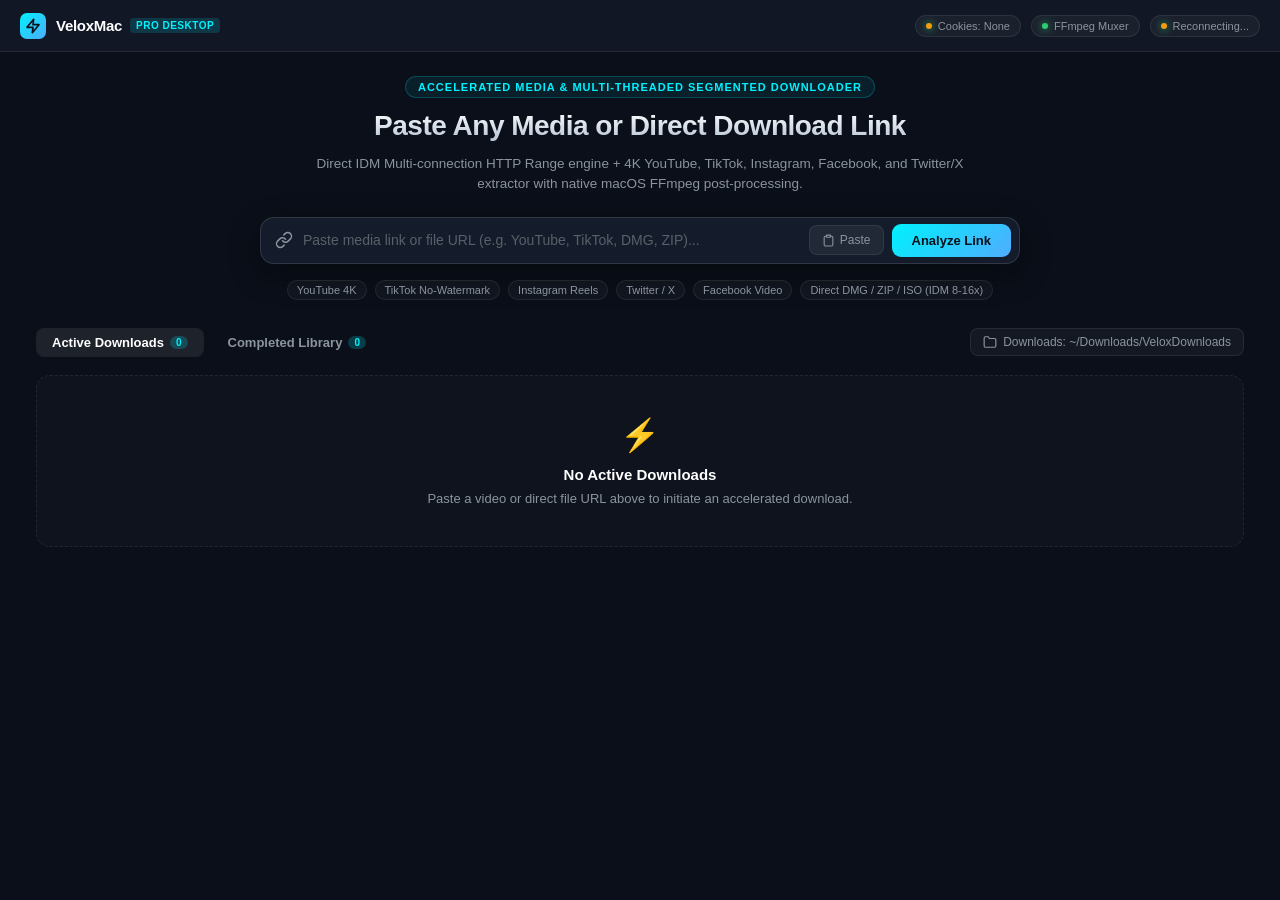
==== commit 729a4128: "fix: live clip progress file-growth watcher, multi-job thread visualizer auto-mount, remove 1-click " ====
--- a/static/index.html
+++ b/static/index.html
@@ -24,9 +24,6 @@
       </div>
       
       <div class="system-status">
-        <button class="status-pill sync-pill" id="quickSyncBtn" title="1-Click YouTube Login & Cookie Sync">
-          <span class="dot sync-dot"></span> ⚡ 1-Click Sync
-        </button>
         <button class="status-pill cookie-pill" id="cookieStatusBtn" style="cursor:pointer;" title="Configure YouTube Cookies">
           <span class="dot" id="cookieDot" style="background:#f39c12"></span> <span id="cookieLabel">Cookies: None</span>
         </button>
@@ -190,29 +187,17 @@
             </div>
           </div>
 
-          <!-- Column 2: In-App Sign-In & File Import -->
+          <!-- Column 2: File Import & Manual Paste -->
           <div class="desktop-col right-col">
-            <!-- Native Login Card -->
-            <div class="cookie-method-card">
-              <div class="method-title">⚡ Option B: In-App Sign-In Window</div>
-              <p class="method-sub">
-                Opens an Apple WebKit window to YouTube. Sign in once, then click "Save Cookies & Close".
-              </p>
-              <button type="button" class="upload-cookie-btn primary" id="modalOneClickSyncBtn" style="width: 100%;">
-                <span class="btn-spinner" id="modalSyncSpinner" style="display: none;"></span>
-                <span id="modalSyncBtnText">🔑 Open YouTube Sign-In Window</span>
-              </button>
-            </div>
-
             <!-- Manual File / Paste Card -->
             <div class="cookie-method-card">
-              <div class="method-title">📁 Option C: Import / Paste cookies.txt</div>
+              <div class="method-title">📁 Option B: Import / Paste cookies.txt</div>
               <div class="manual-cookie-tabs">
                 <input type="file" id="cookieFileInput" accept=".txt" style="display: none;">
                 <button type="button" class="upload-cookie-btn" id="selectCookieFileBtn" style="margin-bottom: 8px; width: 100%;">
                   📂 Choose cookies.txt File
                 </button>
-                <textarea id="cookieTextInput" rows="2" placeholder="Or paste Netscape cookie string here..."></textarea>
+                <textarea id="cookieTextInput" rows="4" placeholder="Or paste Netscape cookie string here..."></textarea>
                 <button type="button" class="save-cookie-btn" id="saveCookieTextBtn" style="margin-top: 6px; width: 100%;">Save Text Cookies</button>
               </div>
             </div>
--- a/static/style.css
+++ b/static/style.css
@@ -627,7 +627,7 @@
 .jobs-list {
   display: flex;
   flex-direction: column;
-  gap: 14px;
+  gap: 6px;
 }
 
 .empty-state {
@@ -661,12 +661,12 @@
 .job-card {
   background: var(--bg-card);
   border: 1px solid var(--border-subtle);
-  border-radius: 14px;
-  padding: 16px 20px;
-  display: flex;
-  flex-direction: column;
-  gap: 12px;
-  transition: all 0.2s;
+  border-radius: 10px;
+  padding: 10px 14px;
+  display: flex;
+  flex-direction: column;
+  gap: 6px;
+  transition: border-color 0.2s;
 }
 
 .job-card:hover {
@@ -677,21 +677,21 @@
   display: flex;
   align-items: center;
   justify-content: space-between;
-  gap: 16px;
+  gap: 12px;
 }
 
 .job-info-col {
   display: flex;
   align-items: center;
-  gap: 14px;
+  gap: 10px;
   flex: 1;
   min-width: 0;
 }
 
 .job-icon {
-  width: 44px;
-  height: 44px;
-  border-radius: 8px;
+  width: 34px;
+  height: 34px;
+  border-radius: 6px;
   background: rgba(255, 255, 255, 0.05);
   display: flex;
   align-items: center;
@@ -708,20 +708,20 @@
 }
 
 .job-icon svg {
-  width: 20px;
-  height: 20px;
+  width: 16px;
+  height: 16px;
   color: var(--accent-cyan);
 }
 
 .job-text {
   display: flex;
   flex-direction: column;
-  gap: 3px;
+  gap: 2px;
   min-width: 0;
 }
 
 .job-title {
-  font-size: 14px;
+  font-size: 13px;
   font-weight: 600;
   color: #fff;
   white-space: nowrap;
@@ -730,35 +730,43 @@
 }
 
 .job-meta-line {
-  font-size: 11.5px;
-  color: var(--text-secondary);
-  display: flex;
-  gap: 8px;
-  align-items: center;
+  font-size: 11px;
+  color: var(--text-secondary);
+  display: flex;
+  gap: 6px;
+  align-items: center;
+  flex-wrap: wrap;
+}
+
+.meta-progress {
+  color: var(--text-secondary);
+  font-family: var(--font-mono);
+  font-size: 10.5px;
 }
 
 .job-actions {
   display: flex;
-  gap: 8px;
+  gap: 6px;
+  flex-shrink: 0;
 }
 
 .action-btn {
   background: rgba(255, 255, 255, 0.05);
   border: 1px solid var(--border-subtle);
   color: var(--text-secondary);
-  width: 32px;
-  height: 32px;
-  border-radius: 8px;
+  width: 28px;
+  height: 28px;
+  border-radius: 7px;
   display: flex;
   align-items: center;
   justify-content: center;
   cursor: pointer;
-  transition: all 0.2s;
+  transition: all 0.15s;
 }
 
 .action-btn svg {
-  width: 15px;
-  height: 15px;
+  width: 13px;
+  height: 13px;
 }
 
 .action-btn:hover {
@@ -777,29 +785,35 @@
   color: #000;
 }
 
+/* Progress + Segment combined row */
+.job-progress-row {
+  display: flex;
+  flex-direction: column;
+  gap: 3px;
+}
+
 /* Progress Bar */
 .progress-bar-container {
   width: 100%;
-  height: 6px;
+  height: 4px;
   background: rgba(255, 255, 255, 0.06);
-  border-radius: 6px;
+  border-radius: 4px;
   overflow: hidden;
 }
 
 .progress-bar-fill {
   height: 100%;
   background: linear-gradient(90deg, var(--accent-cyan), var(--accent-blue));
-  border-radius: 6px;
+  border-radius: 4px;
   transition: width 0.25s ease;
 }
 
-/* IDM Segment Visualizer */
+/* IDM Segment Visualizer — same row as progress, thinner */
 .segment-visualizer {
   display: flex;
-  gap: 4px;
-  height: 4px;
+  gap: 2px;
+  height: 3px;
   width: 100%;
-  margin-top: -4px;
 }
 
 .segment-block {
@@ -819,7 +833,7 @@
   display: flex;
   align-items: center;
   justify-content: space-between;
-  font-size: 11.5px;
+  font-size: 11px;
   color: var(--text-secondary);
   font-family: var(--font-mono);
 }
@@ -827,6 +841,10 @@
 .speed-badge {
   color: var(--accent-cyan);
   font-weight: 600;
+}
+
+.eta-label {
+  color: var(--text-secondary);
 }
 
 /* Spinner */
@@ -1039,14 +1057,15 @@
 }
 
 .clip-badge {
-  background: rgba(0, 242, 254, 0.15);
+  background: rgba(0, 242, 254, 0.12);
   color: var(--accent-cyan);
-  border: 1px solid rgba(0, 242, 254, 0.3);
-  padding: 1px 7px;
-  border-radius: 6px;
-  font-size: 10.5px;
+  border: 1px solid rgba(0, 242, 254, 0.25);
+  padding: 1px 5px;
+  border-radius: 4px;
+  font-size: 10px;
   font-weight: 600;
-  letter-spacing: 0.3px;
+  letter-spacing: 0.2px;
+  white-space: nowrap;
 }
 
 /* ==========================================================================
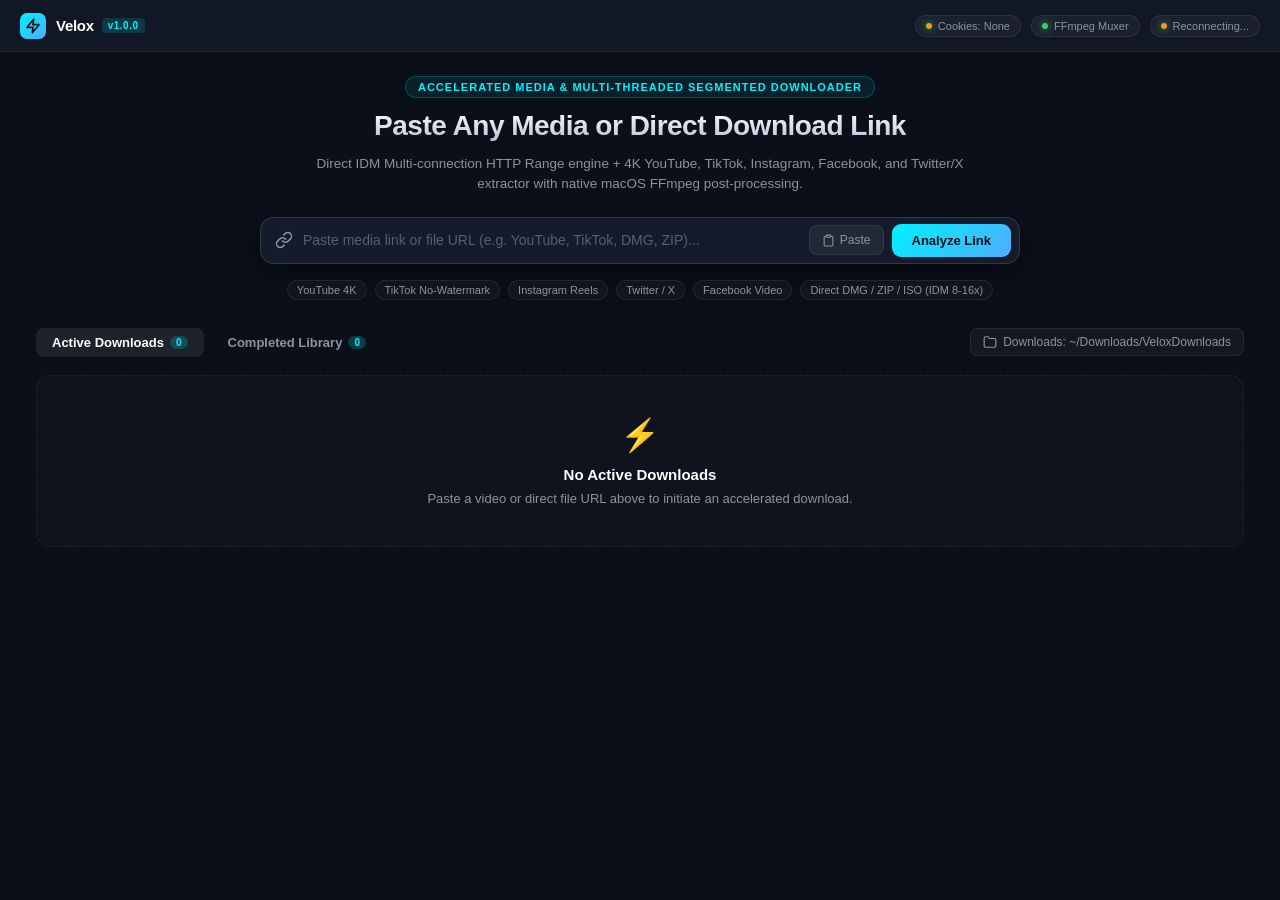
==== commit ef550902: "feat: cross-platform Windows (.exe/installer) & macOS support with automated 1-click in-app updater " ====
--- a/static/index.html
+++ b/static/index.html
@@ -18,13 +18,16 @@
           </svg>
         </div>
         <div class="app-title-group">
-          <span class="app-name">VeloxMac</span>
-          <span class="version-tag">PRO DESKTOP</span>
+          <span class="app-name">Velox</span>
+          <span class="version-tag" id="appVersionBadge">v1.0.0</span>
         </div>
       </div>
       
       <div class="system-status">
-        <button class="status-pill cookie-pill" id="cookieStatusBtn" style="cursor:pointer;" title="Configure YouTube Cookies">
+        <button class="status-pill update-nav-pill" id="updateNavBtn" style="display: none; cursor: pointer;" title="New version available! Click to update.">
+          <span class="dot update-dot"></span> <span id="updateNavText">⚡ Update Available</span>
+        </button>
+        <button class="status-pill cookie-pill" id="cookieStatusBtn" style="cursor:pointer;" title="Configure Cookies">
           <span class="dot" id="cookieDot" style="background:#f39c12"></span> <span id="cookieLabel">Cookies: None</span>
         </button>
         <span class="status-pill ffmpeg-pill" id="ffmpegStatus">
@@ -343,6 +346,65 @@
     </div>
   </div>
 
+  <!-- Auto-Updater Modal -->
+  <div class="modal-backdrop" id="updateModal" style="display: none;">
+    <div class="modal-card update-modal-card">
+      <div class="modal-header">
+        <div class="modal-title-group">
+          <span class="modal-icon">⚡</span>
+          <div>
+            <h3 class="modal-title" id="updateModalTitle">Velox Software Update</h3>
+            <span class="modal-subtitle">A new release is available on GitHub with performance improvements and new features.</span>
+          </div>
+        </div>
+        <button class="modal-close-btn" id="closeUpdateModalBtn">&times;</button>
+      </div>
+
+      <div class="modal-body update-modal-body">
+        <div class="update-version-row">
+          <div class="version-chip current">
+            <span class="chip-label">Current Version</span>
+            <strong id="updateCurrentVer">v1.0.0</strong>
+          </div>
+          <span class="version-arrow">➔</span>
+          <div class="version-chip latest">
+            <span class="chip-label">New Version</span>
+            <strong id="updateLatestVer">v1.1.0</strong>
+          </div>
+        </div>
+
+        <div class="changelog-container">
+          <span class="changelog-label">What's New in this Release:</span>
+          <div class="changelog-body" id="updateChangelog">Loading changelog...</div>
+        </div>
+
+        <!-- Update Progress Section (active during downloading/applying) -->
+        <div class="update-progress-container" id="updateProgressSection" style="display: none;">
+          <div class="progress-status-row">
+            <span id="updateProgressStatusText">Downloading update package...</span>
+            <span id="updateProgressPercent">0%</span>
+          </div>
+          <div class="update-progress-track">
+            <div class="update-progress-fill" id="updateProgressFill" style="width: 0%;"></div>
+          </div>
+          <div class="update-meta-row">
+            <span id="updateSpeedText">-- KB/s</span>
+            <span id="updateDownloadedText">0 MB / 0 MB</span>
+          </div>
+        </div>
+      </div>
+
+      <div class="modal-footer update-modal-footer">
+        <button type="button" class="studio-secondary-btn" id="remindLaterBtn">
+          Remind Me Later
+        </button>
+        <button type="button" class="studio-download-now-btn" id="startUpdateNowBtn">
+          ⚡ 1-Click Update & Restart
+        </button>
+      </div>
+    </div>
+  </div>
+
   <div id="toastContainer" class="toast-container"></div>
   <script src="/static/app.js"></script>
 </body>
--- a/static/style.css
+++ b/static/style.css
@@ -2114,3 +2114,156 @@
   transform: translateY(-1px);
   box-shadow: 0 6px 20px rgba(0, 242, 254, 0.6);
 }
+
+/* ==========================================================================
+   Auto-Updater Navigation Pill & Modal Styles
+   ========================================================================== */
+
+.update-nav-pill {
+  background: linear-gradient(135deg, rgba(0, 242, 254, 0.22), rgba(121, 40, 202, 0.25)) !important;
+  border: 1px solid rgba(0, 242, 254, 0.5) !important;
+  color: #00f2fe !important;
+  font-weight: 700 !important;
+  animation: updatePulse 2.2s infinite ease-in-out;
+  box-shadow: 0 0 12px rgba(0, 242, 254, 0.3);
+}
+
+@keyframes updatePulse {
+  0%, 100% {
+    box-shadow: 0 0 10px rgba(0, 242, 254, 0.25);
+    border-color: rgba(0, 242, 254, 0.4);
+  }
+  50% {
+    box-shadow: 0 0 18px rgba(0, 242, 254, 0.65);
+    border-color: rgba(0, 242, 254, 0.9);
+  }
+}
+
+.update-dot {
+  background: #00f2fe !important;
+  box-shadow: 0 0 8px #00f2fe !important;
+}
+
+.update-modal-card {
+  max-width: 620px;
+  width: 90%;
+  background: rgba(13, 20, 36, 0.97);
+  border: 1px solid rgba(0, 242, 254, 0.35);
+  box-shadow: 0 20px 60px rgba(0, 0, 0, 0.7), 0 0 40px rgba(0, 242, 254, 0.15);
+}
+
+.update-version-row {
+  display: flex;
+  align-items: center;
+  justify-content: center;
+  gap: 16px;
+  background: rgba(255, 255, 255, 0.03);
+  border: 1px solid rgba(255, 255, 255, 0.08);
+  border-radius: 12px;
+  padding: 14px 20px;
+  margin-bottom: 16px;
+}
+
+.version-chip {
+  display: flex;
+  flex-direction: column;
+  align-items: center;
+  gap: 4px;
+}
+
+.version-chip .chip-label {
+  font-size: 11px;
+  color: var(--text-muted);
+  text-transform: uppercase;
+  letter-spacing: 0.5px;
+}
+
+.version-chip.current strong {
+  font-size: 18px;
+  color: #94a3b8;
+}
+
+.version-chip.latest strong {
+  font-size: 20px;
+  color: #00f2fe;
+  font-weight: 800;
+  text-shadow: 0 0 12px rgba(0, 242, 254, 0.5);
+}
+
+.version-arrow {
+  font-size: 18px;
+  color: #64748b;
+}
+
+.changelog-container {
+  background: rgba(0, 0, 0, 0.35);
+  border: 1px solid rgba(255, 255, 255, 0.06);
+  border-radius: 10px;
+  padding: 14px;
+  margin-bottom: 16px;
+}
+
+.changelog-label {
+  display: block;
+  font-size: 12px;
+  font-weight: 700;
+  color: var(--text-main);
+  margin-bottom: 8px;
+}
+
+.changelog-body {
+  font-size: 13px;
+  color: #cbd5e1;
+  line-height: 1.6;
+  max-height: 180px;
+  overflow-y: auto;
+  white-space: pre-wrap;
+  font-family: -apple-system, BlinkMacSystemFont, "Segoe UI", Roboto, sans-serif;
+}
+
+.update-progress-container {
+  background: rgba(0, 242, 254, 0.05);
+  border: 1px solid rgba(0, 242, 254, 0.2);
+  border-radius: 10px;
+  padding: 14px;
+  margin-top: 10px;
+}
+
+.progress-status-row {
+  display: flex;
+  justify-content: space-between;
+  font-size: 13px;
+  font-weight: 700;
+  color: #00f2fe;
+  margin-bottom: 8px;
+}
+
+.update-progress-track {
+  width: 100%;
+  height: 10px;
+  background: rgba(255, 255, 255, 0.08);
+  border-radius: 5px;
+  overflow: hidden;
+  margin-bottom: 8px;
+}
+
+.update-progress-fill {
+  height: 100%;
+  background: linear-gradient(90deg, #00f2fe, #4facfe);
+  border-radius: 5px;
+  box-shadow: 0 0 12px rgba(0, 242, 254, 0.8);
+  transition: width 0.2s ease;
+}
+
+.update-meta-row {
+  display: flex;
+  justify-content: space-between;
+  font-size: 11.5px;
+  color: #94a3b8;
+}
+
+.update-modal-footer {
+  display: flex;
+  justify-content: flex-end;
+  gap: 12px;
+}
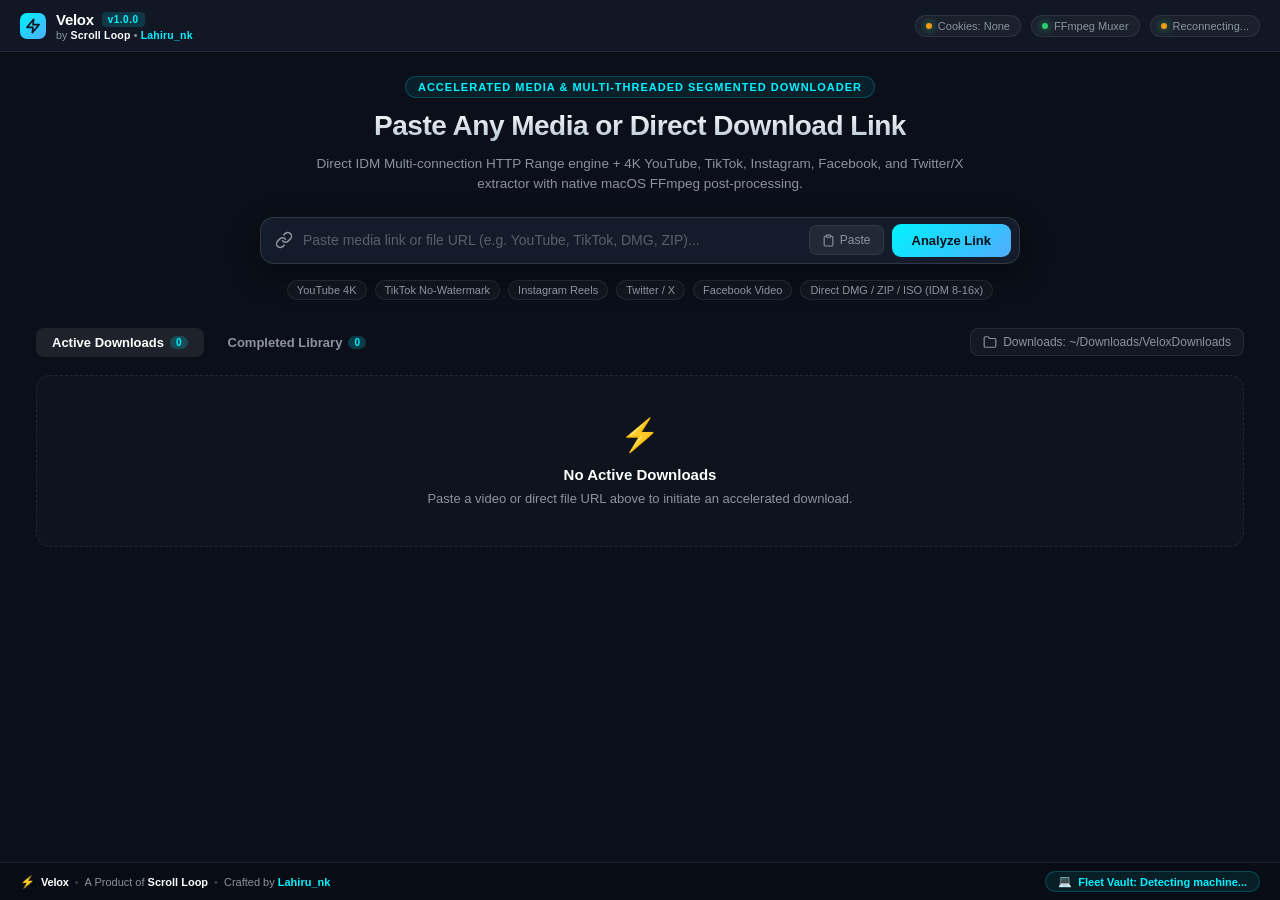
==== commit 69ffc513: "feat: rebrand to Velox by Scroll Loop (Lahiru_nk) + Multi-Device Cookie Vault" ====
--- a/static/index.html
+++ b/static/index.html
@@ -3,13 +3,13 @@
 <head>
   <meta charset="UTF-8">
   <meta name="viewport" content="width=device-width, initial-scale=1.0">
-  <title>VeloxMac — Next-Gen Media & IDM Downloader</title>
+  <title>Velox by Scroll Loop — Lahiru_nk</title>
   <link rel="stylesheet" href="/static/style.css">
   <link rel="icon" href="data:image/svg+xml,<svg xmlns='http://www.w3.org/2000/svg' viewBox='0 0 24 24' fill='%2300f2fe'><path d='M12 2L2 12h5v8h10v-8h5L12 2z'/></svg>">
 </head>
 <body>
   <div class="mac-window">
-    <!-- macOS Native Unified Header Toolbar -->
+    <!-- Native Glassmorphism Unified Header Toolbar -->
     <header class="titlebar">
       <div class="app-identity">
         <div class="logo-mark">
@@ -18,8 +18,11 @@
           </svg>
         </div>
         <div class="app-title-group">
-          <span class="app-name">Velox</span>
-          <span class="version-tag" id="appVersionBadge">v1.0.0</span>
+          <div class="app-brand-row">
+            <span class="app-name">Velox</span>
+            <span class="version-tag" id="appVersionBadge">v1.0.0</span>
+          </div>
+          <span class="app-brand-sub">by <strong>Scroll Loop</strong> • <span class="author-tag">Lahiru_nk</span></span>
         </div>
       </div>
       
@@ -133,20 +136,46 @@
         </div>
       </section>
     </main>
+
+    <!-- Global App Window Footer -->
+    <footer class="app-window-footer">
+      <div class="footer-brand-meta">
+        <span class="footer-bolt">⚡</span>
+        <span class="footer-app">Velox</span>
+        <span class="footer-sep">•</span>
+        <span class="footer-text">A Product of <strong>Scroll Loop</strong></span>
+        <span class="footer-sep">•</span>
+        <span class="footer-text">Crafted by <span class="footer-author">Lahiru_nk</span></span>
+      </div>
+      <div class="footer-fleet-status" id="footerFleetStatus" title="Click to view Multi-Device Cookie Vault" style="cursor: pointer;">
+        <span class="fleet-icon">💻</span>
+        <span id="footerFleetText">Fleet Vault: Detecting machine...</span>
+      </div>
+    </footer>
   </div>
 
-  <!-- Cookie Manager Modal (Desktop Preferences Dialog) -->
+  <!-- Cookie Manager & Multi-Device Vault Modal -->
   <div class="modal-backdrop" id="cookieModal" style="display: none;">
-    <div class="modal-card desktop-prefs-card">
+    <div class="modal-card desktop-prefs-card cookie-vault-modal-card">
       <div class="modal-header">
         <div class="modal-title-group">
-          <span class="modal-icon">🍪</span>
+          <span class="modal-icon">🔐</span>
           <div>
-            <h3 class="modal-title">YouTube Session & Cookie Settings</h3>
-            <span class="modal-subtitle">Bypass YouTube BotGuard challenge by linking your browser session</span>
+            <h3 class="modal-title">Multi-Device Cookie Vault & Session Manager</h3>
+            <span class="modal-subtitle">Velox Fleet Edition by Scroll Loop • Save & switch cookies across all your PCs</span>
           </div>
         </div>
         <button class="modal-close-btn" id="closeCookieModal">&times;</button>
+      </div>
+
+      <!-- Vault Mode Navigation Tabs -->
+      <div class="vault-tabs-nav">
+        <button type="button" class="vault-tab-btn active" id="tabVaultDevicesBtn">
+          💻 Saved Device Profiles (<span id="vaultDeviceCount">1</span>)
+        </button>
+        <button type="button" class="vault-tab-btn" id="tabSyncCookiesBtn">
+          ⚡ Sync / Add Cookies to This PC
+        </button>
       </div>
 
       <div class="modal-body desktop-modal-body">
@@ -156,52 +185,92 @@
             <span class="dot" id="modalCookieDot"></span>
             <span class="status-summary" id="currentStatusText">Checking session...</span>
           </div>
-          <button type="button" class="clear-cookie-btn" id="clearCookieBtn" style="display: none;">
-            🗑️ Clear Saved Session
-          </button>
-        </div>
-
-        <!-- 2-Column Desktop Grid -->
-        <div class="desktop-cookie-grid">
-          <!-- Column 1: Browser Extension (Recommended) -->
-          <div class="cookie-method-card featured desktop-col">
-            <div class="method-header-flex">
-              <span class="method-badge">RECOMMENDED • FASTEST</span>
-            </div>
-            <div class="method-title">🧩 Brave & Chrome Extension Bridge</div>
-            <p class="method-sub">
-              Since you are <strong>already logged into YouTube</strong> in your browser, no passwords needed! Transfer your session to VeloxMac in 1 click:
-            </p>
-
-            <div class="extension-actions-row">
-              <button type="button" class="sync-large-btn" id="openExtFolderBtn">
-                📂 Open Extension in Finder
-              </button>
-              <a href="/api/extension/download" download="VeloxMac-Extension.zip" class="upload-cookie-btn" style="text-decoration:none;">
-                📥 Download .ZIP
-              </a>
-            </div>
-
-            <div class="extension-steps">
-              <div class="step-item"><span class="step-num">1</span> Go to <code>chrome://extensions</code> or <code>brave://extensions</code></div>
-              <div class="step-item"><span class="step-num">2</span> Turn on <strong>Developer mode</strong> (top right switch)</div>
-              <div class="step-item"><span class="step-num">3</span> Drag & drop the <strong>extension</strong> folder into the browser</div>
-              <div class="step-item"><span class="step-num">4</span> On YouTube, click the Velox extension &rarr; <strong>"⚡ 1-Click Sync"</strong></div>
-            </div>
-          </div>
-
-          <!-- Column 2: File Import & Manual Paste -->
-          <div class="desktop-col right-col">
-            <!-- Manual File / Paste Card -->
-            <div class="cookie-method-card">
-              <div class="method-title">📁 Option B: Import / Paste cookies.txt</div>
-              <div class="manual-cookie-tabs">
-                <input type="file" id="cookieFileInput" accept=".txt" style="display: none;">
-                <button type="button" class="upload-cookie-btn" id="selectCookieFileBtn" style="margin-bottom: 8px; width: 100%;">
-                  📂 Choose cookies.txt File
+          <div class="status-actions-group">
+            <button type="button" class="vault-toolbar-btn" id="openVaultFolderBtn" title="Open cookie_vault directory in Finder or Explorer">
+              📁 Open Vault Folder
+            </button>
+            <a href="/api/vault/export" download="Velox_Cookie_Vault_Backup.zip" class="vault-toolbar-btn" style="text-decoration:none;" title="Download zip of all PC cookie profiles">
+              📦 Export Vault (.zip)
+            </a>
+            <button type="button" class="clear-cookie-btn" id="clearCookieBtn" style="display: none;">
+              🗑️ Clear
+            </button>
+          </div>
+        </div>
+
+        <!-- TAB 1: Multi-Device Vault Profiles List -->
+        <div class="vault-tab-panel" id="panelVaultDevices">
+          <div class="vault-info-banner">
+            <div class="vault-info-text">
+              <strong>Multi-PC Sharing:</strong> Each PC automatically saves its cookies to its own file in <code>cookie_vault/</code>. When switching PCs or moving files via USB/Cloud, click <strong>"Switch Active"</strong> to use any machine's cookies!
+            </div>
+            <button type="button" class="vault-refresh-btn" id="refreshVaultBtn" title="Scan folder for new device cookie files">
+              🔄 Refresh List
+            </button>
+          </div>
+
+          <!-- Dynamically populated device profile cards -->
+          <div class="vault-devices-container" id="vaultDevicesContainer">
+            <div class="vault-loading-state">Loading saved devices from vault...</div>
+          </div>
+        </div>
+
+        <!-- TAB 2: Sync / Add Cookies to Current PC -->
+        <div class="vault-tab-panel" id="panelSyncCookies" style="display: none;">
+          <!-- Custom Device Name input -->
+          <div class="device-naming-box">
+            <div class="naming-label">
+              <span>🏷️ Name for This Computer:</span>
+              <span class="naming-hint">(Shown in vault profiles on your other PCs)</span>
+            </div>
+            <div class="naming-input-row">
+              <input type="text" id="customDeviceNameInput" placeholder="e.g. Lahiru's Mac Mini M6" class="naming-field">
+              <button type="button" class="rename-save-btn" id="saveDeviceNameBtn">Save Device Name</button>
+            </div>
+          </div>
+
+          <!-- 2-Column Desktop Grid -->
+          <div class="desktop-cookie-grid">
+            <!-- Column 1: Browser Extension (Recommended) -->
+            <div class="cookie-method-card featured desktop-col">
+              <div class="method-header-flex">
+                <span class="method-badge">RECOMMENDED • FASTEST</span>
+              </div>
+              <div class="method-title">🧩 Brave & Chrome Extension Bridge</div>
+              <p class="method-sub">
+                Logged in on your browser? Sync all YouTube, Instagram, Facebook, TikTok & X cookies to this PC's vault profile with 1 click:
+              </p>
+
+              <div class="extension-actions-row">
+                <button type="button" class="sync-large-btn" id="openExtFolderBtn">
+                  📂 Open Extension in Finder
                 </button>
-                <textarea id="cookieTextInput" rows="4" placeholder="Or paste Netscape cookie string here..."></textarea>
-                <button type="button" class="save-cookie-btn" id="saveCookieTextBtn" style="margin-top: 6px; width: 100%;">Save Text Cookies</button>
+                <a href="/api/extension/download" download="Velox-Extension.zip" class="upload-cookie-btn" style="text-decoration:none;">
+                  📥 Download .ZIP
+                </a>
+              </div>
+
+              <div class="extension-steps">
+                <div class="step-item"><span class="step-num">1</span> Go to <code>chrome://extensions</code> or <code>brave://extensions</code></div>
+                <div class="step-item"><span class="step-num">2</span> Turn on <strong>Developer mode</strong> (top right switch)</div>
+                <div class="step-item"><span class="step-num">3</span> Drag & drop the <strong>extension</strong> folder into the browser</div>
+                <div class="step-item"><span class="step-num">4</span> On YouTube, click the Velox extension &rarr; <strong>"⚡ 1-Click Sync"</strong></div>
+              </div>
+            </div>
+
+            <!-- Column 2: File Import & Manual Paste -->
+            <div class="desktop-col right-col">
+              <!-- Manual File / Paste Card -->
+              <div class="cookie-method-card">
+                <div class="method-title">📁 Option B: Import / Paste cookies.txt</div>
+                <div class="manual-cookie-tabs">
+                  <input type="file" id="cookieFileInput" accept=".txt" style="display: none;">
+                  <button type="button" class="upload-cookie-btn" id="selectCookieFileBtn" style="margin-bottom: 8px; width: 100%;">
+                    📂 Choose cookies.txt File
+                  </button>
+                  <textarea id="cookieTextInput" rows="4" placeholder="Or paste Netscape cookie string here..."></textarea>
+                  <button type="button" class="save-cookie-btn" id="saveCookieTextBtn" style="margin-top: 6px; width: 100%;">Save to This PC Vault</button>
+                </div>
               </div>
             </div>
           </div>
--- a/static/style.css
+++ b/static/style.css
@@ -114,6 +114,13 @@
 
 .app-title-group {
   display: flex;
+  flex-direction: column;
+  justify-content: center;
+  gap: 1px;
+}
+
+.app-brand-row {
+  display: flex;
   align-items: center;
   gap: 8px;
 }
@@ -123,6 +130,23 @@
   font-weight: 700;
   letter-spacing: -0.3px;
   color: #fff;
+}
+
+.app-brand-sub {
+  font-size: 10.5px;
+  color: var(--text-secondary);
+  font-weight: 500;
+  letter-spacing: 0.2px;
+}
+
+.app-brand-sub strong {
+  color: #fff;
+  font-weight: 700;
+}
+
+.app-brand-sub .author-tag {
+  color: var(--accent-cyan);
+  font-weight: 600;
 }
 
 .version-tag {
@@ -2267,3 +2291,393 @@
   justify-content: flex-end;
   gap: 12px;
 }
+
+/* ==========================================================================
+   Velox Brand Global Window Footer & Multi-Device Cookie Vault
+   ========================================================================== */
+
+.app-window-footer {
+  border-top: 1px solid var(--border-subtle);
+  padding: 8px 20px;
+  display: flex;
+  justify-content: space-between;
+  align-items: center;
+  font-size: 11px;
+  background: rgba(9, 13, 22, 0.85);
+  backdrop-filter: blur(12px);
+  -webkit-backdrop-filter: blur(12px);
+  z-index: 10;
+}
+
+.footer-brand-meta {
+  display: flex;
+  align-items: center;
+  gap: 6px;
+  color: var(--text-secondary);
+}
+
+.footer-bolt {
+  color: var(--accent-cyan);
+  font-size: 12px;
+}
+
+.footer-app {
+  font-weight: 700;
+  color: #fff;
+  letter-spacing: -0.2px;
+}
+
+.footer-sep {
+  color: rgba(255, 255, 255, 0.2);
+}
+
+.footer-text strong {
+  color: #fff;
+}
+
+.footer-author {
+  color: var(--accent-cyan);
+  font-weight: 600;
+}
+
+.footer-fleet-status {
+  display: flex;
+  align-items: center;
+  gap: 6px;
+  background: rgba(0, 242, 254, 0.08);
+  border: 1px solid rgba(0, 242, 254, 0.22);
+  padding: 3px 12px;
+  border-radius: 12px;
+  color: var(--accent-cyan);
+  font-size: 11px;
+  font-weight: 600;
+  transition: all 0.2s ease;
+}
+
+.footer-fleet-status:hover {
+  background: rgba(0, 242, 254, 0.16);
+  border-color: rgba(0, 242, 254, 0.45);
+  transform: translateY(-1px);
+}
+
+.modal-card.cookie-vault-modal-card {
+  width: 880px;
+  max-width: 94vw;
+  max-height: 88vh;
+}
+
+.vault-tabs-nav {
+  display: flex;
+  gap: 8px;
+  padding: 10px 22px 0;
+  border-bottom: 1px solid var(--border-subtle);
+  background: rgba(0, 0, 0, 0.25);
+}
+
+.vault-tab-btn {
+  background: transparent;
+  border: none;
+  border-bottom: 2px solid transparent;
+  color: var(--text-secondary);
+  font-size: 13px;
+  font-weight: 600;
+  padding: 8px 16px 11px;
+  cursor: pointer;
+  transition: all 0.2s ease;
+}
+
+.vault-tab-btn:hover {
+  color: #fff;
+}
+
+.vault-tab-btn.active {
+  color: var(--accent-cyan);
+  border-bottom-color: var(--accent-cyan);
+}
+
+.status-actions-group {
+  display: flex;
+  align-items: center;
+  gap: 8px;
+}
+
+.vault-toolbar-btn {
+  background: rgba(255, 255, 255, 0.06);
+  border: 1px solid var(--border-subtle);
+  color: #fff;
+  font-size: 11px;
+  font-weight: 600;
+  padding: 5px 11px;
+  border-radius: 6px;
+  cursor: pointer;
+  transition: all 0.2s ease;
+}
+
+.vault-toolbar-btn:hover {
+  background: rgba(255, 255, 255, 0.12);
+  border-color: var(--accent-cyan);
+  color: var(--accent-cyan);
+}
+
+.vault-info-banner {
+  display: flex;
+  justify-content: space-between;
+  align-items: center;
+  background: rgba(0, 242, 254, 0.04);
+  border: 1px solid rgba(0, 242, 254, 0.16);
+  border-radius: 8px;
+  padding: 10px 14px;
+  font-size: 12px;
+  color: #94a3b8;
+  margin-bottom: 12px;
+  gap: 12px;
+}
+
+.vault-info-text code {
+  background: rgba(0, 0, 0, 0.4);
+  color: var(--accent-cyan);
+  padding: 2px 6px;
+  border-radius: 4px;
+  font-size: 11px;
+}
+
+.vault-refresh-btn {
+  background: rgba(0, 242, 254, 0.1);
+  border: 1px solid rgba(0, 242, 254, 0.3);
+  color: var(--accent-cyan);
+  padding: 5px 12px;
+  border-radius: 6px;
+  font-size: 11.5px;
+  font-weight: 600;
+  cursor: pointer;
+  white-space: nowrap;
+  transition: all 0.2s ease;
+}
+
+.vault-refresh-btn:hover {
+  background: rgba(0, 242, 254, 0.2);
+}
+
+.vault-devices-container {
+  display: flex;
+  flex-direction: column;
+  gap: 10px;
+  max-height: 380px;
+  overflow-y: auto;
+  padding-right: 4px;
+}
+
+.vault-loading-state {
+  text-align: center;
+  padding: 24px;
+  color: var(--text-secondary);
+  font-size: 13px;
+}
+
+.vault-device-card {
+  background: rgba(255, 255, 255, 0.03);
+  border: 1px solid var(--border-subtle);
+  border-radius: 10px;
+  padding: 12px 16px;
+  display: flex;
+  justify-content: space-between;
+  align-items: center;
+  transition: all 0.2s ease;
+}
+
+.vault-device-card:hover {
+  background: rgba(255, 255, 255, 0.05);
+  border-color: rgba(255, 255, 255, 0.2);
+}
+
+.vault-device-card.active-profile {
+  background: rgba(0, 242, 254, 0.06);
+  border-color: rgba(0, 242, 254, 0.45);
+  box-shadow: 0 0 16px rgba(0, 242, 254, 0.12);
+}
+
+.vault-device-main {
+  display: flex;
+  align-items: center;
+  gap: 14px;
+}
+
+.vault-os-icon {
+  font-size: 24px;
+  width: 44px;
+  height: 44px;
+  display: flex;
+  align-items: center;
+  justify-content: center;
+  background: rgba(255, 255, 255, 0.04);
+  border: 1px solid var(--border-subtle);
+  border-radius: 8px;
+}
+
+.device-title-row {
+  display: flex;
+  align-items: center;
+  gap: 8px;
+  margin-bottom: 2px;
+}
+
+.device-name-text {
+  font-size: 13.5px;
+  font-weight: 700;
+  color: #fff;
+}
+
+.current-machine-tag {
+  background: rgba(46, 204, 113, 0.15);
+  border: 1px solid rgba(46, 204, 113, 0.35);
+  color: #2ecc71;
+  font-size: 10px;
+  font-weight: 700;
+  padding: 1px 6px;
+  border-radius: 4px;
+}
+
+.active-session-tag {
+  background: rgba(0, 242, 254, 0.15);
+  border: 1px solid rgba(0, 242, 254, 0.35);
+  color: var(--accent-cyan);
+  font-size: 10px;
+  font-weight: 700;
+  padding: 1px 6px;
+  border-radius: 4px;
+}
+
+.device-sub-row {
+  font-size: 11.5px;
+  color: var(--text-secondary);
+  display: flex;
+  align-items: center;
+  gap: 8px;
+}
+
+.platform-chips {
+  display: flex;
+  flex-wrap: wrap;
+  gap: 4px;
+  margin-top: 4px;
+}
+
+.plat-chip {
+  font-size: 9.5px;
+  font-weight: 600;
+  padding: 2px 6px;
+  border-radius: 4px;
+  background: rgba(255, 255, 255, 0.06);
+  color: #cbd5e1;
+  border: 1px solid rgba(255, 255, 255, 0.08);
+}
+
+.device-actions-row {
+  display: flex;
+  align-items: center;
+  gap: 8px;
+}
+
+.vault-btn {
+  padding: 7px 14px;
+  border-radius: 6px;
+  font-size: 12px;
+  font-weight: 700;
+  cursor: pointer;
+  border: none;
+  transition: all 0.2s ease;
+}
+
+.vault-btn.switch-btn {
+  background: linear-gradient(135deg, var(--accent-cyan), #0072ff);
+  color: #0b0f19;
+}
+
+.vault-btn.switch-btn:hover {
+  transform: translateY(-1px);
+  box-shadow: 0 4px 12px rgba(0, 242, 254, 0.4);
+}
+
+.vault-btn.active-badge {
+  background: rgba(0, 242, 254, 0.12);
+  color: var(--accent-cyan);
+  border: 1px solid rgba(0, 242, 254, 0.35);
+  cursor: default;
+}
+
+.vault-icon-btn {
+  background: transparent;
+  border: 1px solid var(--border-subtle);
+  color: var(--text-secondary);
+  width: 28px;
+  height: 28px;
+  border-radius: 6px;
+  display: flex;
+  align-items: center;
+  justify-content: center;
+  cursor: pointer;
+  font-size: 11px;
+  transition: all 0.2s ease;
+}
+
+.vault-icon-btn:hover {
+  color: #fff;
+  border-color: rgba(255, 255, 255, 0.3);
+  background: rgba(255, 255, 255, 0.08);
+}
+
+.device-naming-box {
+  background: rgba(255, 255, 255, 0.03);
+  border: 1px solid var(--border-subtle);
+  border-radius: 8px;
+  padding: 12px 14px;
+  margin-bottom: 12px;
+}
+
+.naming-label {
+  font-size: 12px;
+  font-weight: 600;
+  color: #fff;
+  margin-bottom: 6px;
+  display: flex;
+  align-items: center;
+  gap: 6px;
+}
+
+.naming-hint {
+  font-size: 11px;
+  color: var(--text-secondary);
+  font-weight: 400;
+}
+
+.naming-input-row {
+  display: flex;
+  gap: 8px;
+}
+
+.naming-field {
+  flex: 1;
+  background: rgba(0, 0, 0, 0.35);
+  border: 1px solid var(--border-subtle);
+  border-radius: 6px;
+  padding: 8px 12px;
+  color: #fff;
+  font-size: 12.5px;
+}
+
+.rename-save-btn {
+  background: rgba(255, 255, 255, 0.08);
+  border: 1px solid var(--border-subtle);
+  color: #fff;
+  padding: 8px 14px;
+  border-radius: 6px;
+  font-size: 12px;
+  font-weight: 600;
+  cursor: pointer;
+  transition: all 0.2s ease;
+}
+
+.rename-save-btn:hover {
+  background: rgba(255, 255, 255, 0.15);
+  border-color: var(--accent-cyan);
+}
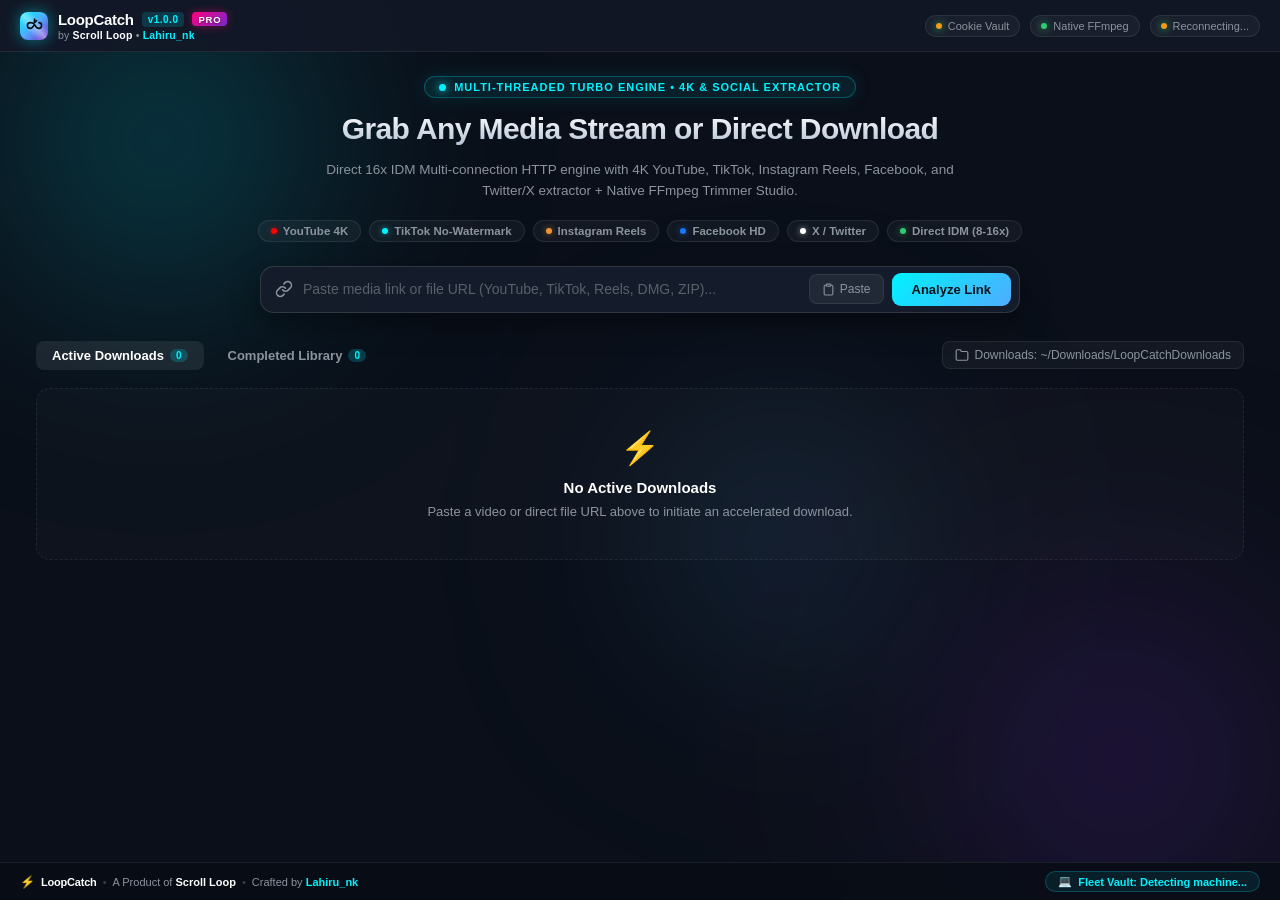
==== commit 94a0ffd8: "feat: complete LoopCatch rebranding, UI polish, and lightweight update patch" ====
--- a/static/index.html
+++ b/static/index.html
@@ -3,24 +3,33 @@
 <head>
   <meta charset="UTF-8">
   <meta name="viewport" content="width=device-width, initial-scale=1.0">
-  <title>Velox by Scroll Loop — Lahiru_nk</title>
+  <title>LoopCatch by Scroll Loop — Lahiru_nk</title>
   <link rel="stylesheet" href="/static/style.css">
   <link rel="icon" href="data:image/svg+xml,<svg xmlns='http://www.w3.org/2000/svg' viewBox='0 0 24 24' fill='%2300f2fe'><path d='M12 2L2 12h5v8h10v-8h5L12 2z'/></svg>">
 </head>
 <body>
   <div class="mac-window">
+    <!-- Ambient Luminous Mesh -->
+    <div class="ambient-mesh">
+      <div class="mesh-orb orb-1"></div>
+      <div class="mesh-orb orb-2"></div>
+      <div class="mesh-orb orb-3"></div>
+    </div>
+
     <!-- Native Glassmorphism Unified Header Toolbar -->
     <header class="titlebar">
       <div class="app-identity">
-        <div class="logo-mark">
-          <svg viewBox="0 0 24 24" fill="none" stroke="currentColor" stroke-width="2.5">
-            <path d="M13 2L3 14h9l-1 8 10-12h-9l1-8z" stroke-linecap="round" stroke-linejoin="round"/>
+        <div class="logo-mark loopcatch-mark" title="LoopCatch by Scroll Loop">
+          <svg viewBox="0 0 24 24" fill="none" stroke="currentColor" stroke-width="2.3">
+            <path d="M18.178 8c5.096 0 5.096 8 0 8-2.67 0-4.67-2.67-6.178-5.33C10.5 8 8.5 8 5.822 8c-5.096 0-5.096 8 0 8 2.67 0 4.67-2.67 6.178-5.33" stroke-linecap="round"/>
+            <path d="M12 3v5l3-3" stroke-linecap="round" stroke-linejoin="round"/>
           </svg>
         </div>
         <div class="app-title-group">
           <div class="app-brand-row">
-            <span class="app-name">Velox</span>
+            <span class="app-name">LoopCatch</span>
             <span class="version-tag" id="appVersionBadge">v1.0.0</span>
+            <span class="pro-tag">PRO</span>
           </div>
           <span class="app-brand-sub">by <strong>Scroll Loop</strong> • <span class="author-tag">Lahiru_nk</span></span>
         </div>
@@ -30,14 +39,14 @@
         <button class="status-pill update-nav-pill" id="updateNavBtn" style="display: none; cursor: pointer;" title="New version available! Click to update.">
           <span class="dot update-dot"></span> <span id="updateNavText">⚡ Update Available</span>
         </button>
-        <button class="status-pill cookie-pill" id="cookieStatusBtn" style="cursor:pointer;" title="Configure Cookies">
-          <span class="dot" id="cookieDot" style="background:#f39c12"></span> <span id="cookieLabel">Cookies: None</span>
+        <button class="status-pill cookie-pill" id="cookieStatusBtn" style="cursor:pointer;" title="Configure Cookie Vault">
+          <span class="dot" id="cookieDot" style="background:#f39c12"></span> <span id="cookieLabel">Cookie Vault</span>
         </button>
         <span class="status-pill ffmpeg-pill" id="ffmpegStatus">
-          <span class="dot active"></span> FFmpeg Muxer
+          <span class="dot active"></span> Native FFmpeg
         </span>
         <span class="status-pill conn-pill" id="wsStatus">
-          <span class="dot active"></span> Connected
+          <span class="dot active"></span> 60fps Live
         </span>
       </div>
     </header>
@@ -46,13 +55,26 @@
     <main class="content-area">
       <!-- Hero URL Inspector Section -->
       <section class="hero-section">
-        <div class="hero-badge">ACCELERATED MEDIA & MULTI-THREADED SEGMENTED DOWNLOADER</div>
-        <h1 class="hero-heading">Paste Any Media or Direct Download Link</h1>
-        <p class="hero-subtext">Direct IDM Multi-connection HTTP Range engine + 4K YouTube, TikTok, Instagram, Facebook, and Twitter/X extractor with native macOS FFmpeg post-processing.</p>
+        <div class="hero-badge">
+          <span class="badge-pulse"></span>
+          <span>MULTI-THREADED TURBO ENGINE • 4K & SOCIAL EXTRACTOR</span>
+        </div>
+        <h1 class="hero-heading">Grab Any Media Stream or Direct Download</h1>
+        <p class="hero-subtext">Direct 16x IDM Multi-connection HTTP engine with 4K YouTube, TikTok, Instagram Reels, Facebook, and Twitter/X extractor + Native FFmpeg Trimmer Studio.</p>
+
+        <!-- Platform Detection Live Indicator Chips -->
+        <div class="platform-detect-bar" id="platformDetectBar">
+          <div class="p-chip" data-platform="youtube"><span class="p-dot youtube-dot"></span> YouTube 4K</div>
+          <div class="p-chip" data-platform="tiktok"><span class="p-dot tiktok-dot"></span> TikTok No-Watermark</div>
+          <div class="p-chip" data-platform="instagram"><span class="p-dot insta-dot"></span> Instagram Reels</div>
+          <div class="p-chip" data-platform="facebook"><span class="p-dot fb-dot"></span> Facebook HD</div>
+          <div class="p-chip" data-platform="twitter"><span class="p-dot x-dot"></span> X / Twitter</div>
+          <div class="p-chip" data-platform="direct"><span class="p-dot direct-dot"></span> Direct IDM (8-16x)</div>
+        </div>
 
         <form class="url-input-container" id="inspectForm">
-          <div class="input-glow-wrapper">
-            <div class="input-icon">
+          <div class="input-glow-wrapper" id="inputGlowWrapper">
+            <div class="input-icon" id="inputPlatformIcon">
               <svg viewBox="0 0 24 24" fill="none" stroke="currentColor" stroke-width="2">
                 <path d="M10 13a5 5 0 0 0 7.54.54l3-3a5 5 0 0 0-7.07-7.07l-1.72 1.71" stroke-linecap="round"/>
                 <path d="M14 11a5 5 0 0 0-7.54-.54l-3 3a5 5 0 0 0 7.07 7.07l1.71-1.71" stroke-linecap="round"/>
@@ -61,7 +83,7 @@
             <input 
               type="text" 
               id="urlInput" 
-              placeholder="Paste media link or file URL (e.g. YouTube, TikTok, DMG, ZIP)..." 
+              placeholder="Paste media link or file URL (YouTube, TikTok, Reels, DMG, ZIP)..." 
               autocomplete="off" 
               spellcheck="false"
               required
@@ -79,16 +101,6 @@
             </button>
           </div>
         </form>
-
-        <!-- Supported Platforms Bar -->
-        <div class="supported-tags">
-          <span class="tag">YouTube 4K</span>
-          <span class="tag">TikTok No-Watermark</span>
-          <span class="tag">Instagram Reels</span>
-          <span class="tag">Twitter / X</span>
-          <span class="tag">Facebook Video</span>
-          <span class="tag">Direct DMG / ZIP / ISO (IDM 8-16x)</span>
-        </div>
       </section>
 
       <!-- Inspection Results Drawer -->
@@ -112,7 +124,7 @@
               <svg viewBox="0 0 24 24" fill="none" stroke="currentColor" stroke-width="2">
                 <path d="M22 19a2 2 0 0 1-2 2H4a2 2 0 0 1-2-2V5a2 2 0 0 1 2-2h5l2 3h9a2 2 0 0 1 2 2z"/>
               </svg>
-              <span>Downloads: ~/Downloads/VeloxDownloads</span>
+              <span>Downloads: ~/Downloads/LoopCatchDownloads</span>
             </button>
           </div>
         </div>
@@ -141,7 +153,7 @@
     <footer class="app-window-footer">
       <div class="footer-brand-meta">
         <span class="footer-bolt">⚡</span>
-        <span class="footer-app">Velox</span>
+        <span class="footer-app">LoopCatch</span>
         <span class="footer-sep">•</span>
         <span class="footer-text">A Product of <strong>Scroll Loop</strong></span>
         <span class="footer-sep">•</span>
@@ -162,7 +174,7 @@
           <span class="modal-icon">🔐</span>
           <div>
             <h3 class="modal-title">Multi-Device Cookie Vault & Session Manager</h3>
-            <span class="modal-subtitle">Velox Fleet Edition by Scroll Loop • Save & switch cookies across all your PCs</span>
+            <span class="modal-subtitle">LoopCatch Fleet Edition by Scroll Loop • Save & switch cookies across all your PCs</span>
           </div>
         </div>
         <button class="modal-close-btn" id="closeCookieModal">&times;</button>
@@ -189,7 +201,7 @@
             <button type="button" class="vault-toolbar-btn" id="openVaultFolderBtn" title="Open cookie_vault directory in Finder or Explorer">
               📁 Open Vault Folder
             </button>
-            <a href="/api/vault/export" download="Velox_Cookie_Vault_Backup.zip" class="vault-toolbar-btn" style="text-decoration:none;" title="Download zip of all PC cookie profiles">
+            <a href="/api/vault/export" download="LoopCatch_Cookie_Vault_Backup.zip" class="vault-toolbar-btn" style="text-decoration:none;" title="Download zip of all PC cookie profiles">
               📦 Export Vault (.zip)
             </a>
             <button type="button" class="clear-cookie-btn" id="clearCookieBtn" style="display: none;">
@@ -245,7 +257,7 @@
                 <button type="button" class="sync-large-btn" id="openExtFolderBtn">
                   📂 Open Extension in Finder
                 </button>
-                <a href="/api/extension/download" download="Velox-Extension.zip" class="upload-cookie-btn" style="text-decoration:none;">
+                <a href="/api/extension/download" download="LoopCatch-Extension.zip" class="upload-cookie-btn" style="text-decoration:none;">
                   📥 Download .ZIP
                 </a>
               </div>
@@ -254,7 +266,7 @@
                 <div class="step-item"><span class="step-num">1</span> Go to <code>chrome://extensions</code> or <code>brave://extensions</code></div>
                 <div class="step-item"><span class="step-num">2</span> Turn on <strong>Developer mode</strong> (top right switch)</div>
                 <div class="step-item"><span class="step-num">3</span> Drag & drop the <strong>extension</strong> folder into the browser</div>
-                <div class="step-item"><span class="step-num">4</span> On YouTube, click the Velox extension &rarr; <strong>"⚡ 1-Click Sync"</strong></div>
+                <div class="step-item"><span class="step-num">4</span> Click the LoopCatch extension &rarr; <strong>"⚡ 1-Click Sync"</strong></div>
               </div>
             </div>
 
@@ -286,7 +298,7 @@
         <div class="modal-title-group">
           <span class="modal-icon">✂️</span>
           <div>
-            <h3 class="modal-title" id="studioModalTitle">VeloxMac Trimmer Studio</h3>
+            <h3 class="modal-title" id="studioModalTitle">LoopCatch Trimmer Studio</h3>
             <span class="modal-subtitle">Preview with authenticated audio & video playback. Set precise Start & End cut points.</span>
           </div>
         </div>
@@ -422,7 +434,7 @@
         <div class="modal-title-group">
           <span class="modal-icon">⚡</span>
           <div>
-            <h3 class="modal-title" id="updateModalTitle">Velox Software Update</h3>
+            <h3 class="modal-title" id="updateModalTitle">LoopCatch Software Update</h3>
             <span class="modal-subtitle">A new release is available on GitHub with performance improvements and new features.</span>
           </div>
         </div>
--- a/static/style.css
+++ b/static/style.css
@@ -1,5 +1,5 @@
 /* ==========================================================================
-   VeloxMac Pro — Apple Dark Glassmorphism Design System
+   LoopCatch Pro — Apple Dark Glassmorphism Design System
    ========================================================================== */
 
 :root {
@@ -49,6 +49,7 @@
 
 /* Native macOS Desktop Window Shell */
 .mac-window {
+  position: relative;
   width: 100%;
   height: 100%;
   max-width: none;
@@ -61,10 +62,70 @@
   flex-direction: column;
 }
 
+/* Ambient Luminous Mesh */
+.ambient-mesh {
+  position: absolute;
+  top: 0;
+  left: 0;
+  right: 0;
+  bottom: 0;
+  overflow: hidden;
+  pointer-events: none;
+  z-index: 0;
+}
+
+.mesh-orb {
+  position: absolute;
+  border-radius: 50%;
+  filter: blur(90px);
+  opacity: 0.25;
+  mix-blend-mode: screen;
+  animation: orbFloat 18s ease-in-out infinite alternate;
+}
+
+.orb-1 {
+  top: -100px;
+  left: -80px;
+  width: 480px;
+  height: 480px;
+  background: radial-gradient(circle, #00f2fe 0%, rgba(0, 242, 254, 0) 70%);
+}
+
+.orb-2 {
+  bottom: -120px;
+  right: -100px;
+  width: 520px;
+  height: 520px;
+  background: radial-gradient(circle, #7928ca 0%, rgba(121, 40, 202, 0) 70%);
+  animation-duration: 22s;
+  animation-delay: -5s;
+}
+
+.orb-3 {
+  top: 40%;
+  right: 25%;
+  width: 360px;
+  height: 360px;
+  background: radial-gradient(circle, #4facfe 0%, rgba(79, 172, 254, 0) 70%);
+  opacity: 0.18;
+  animation-duration: 26s;
+  animation-delay: -10s;
+}
+
+@keyframes orbFloat {
+  0% { transform: translate(0, 0) scale(1); }
+  50% { transform: translate(40px, 30px) scale(1.08); }
+  100% { transform: translate(-30px, -20px) scale(0.95); }
+}
+
 /* macOS Unified Header Toolbar */
 .titlebar {
+  position: relative;
+  z-index: 2;
   height: 52px;
   background: rgba(18, 24, 38, 0.95);
+  backdrop-filter: blur(20px);
+  -webkit-backdrop-filter: blur(20px);
   border-bottom: 1px solid var(--border-subtle);
   display: flex;
   align-items: center;
@@ -97,19 +158,60 @@
 }
 
 .logo-mark {
-  width: 26px;
-  height: 26px;
+  width: 28px;
+  height: 28px;
   background: linear-gradient(135deg, var(--accent-cyan), var(--accent-blue));
-  border-radius: 7px;
+  border-radius: 8px;
   display: flex;
   align-items: center;
   justify-content: center;
   color: #0b0f19;
+  position: relative;
+  overflow: hidden;
+}
+
+.loopcatch-mark {
+  background: linear-gradient(135deg, #00f2fe 0%, #4facfe 50%, #7928ca 100%);
+  box-shadow: 0 0 16px rgba(0, 242, 254, 0.45);
+}
+
+.loopcatch-mark::after {
+  content: "";
+  position: absolute;
+  top: -50%;
+  left: -50%;
+  width: 200%;
+  height: 200%;
+  background: linear-gradient(45deg, transparent 40%, rgba(255, 255, 255, 0.4) 50%, transparent 60%);
+  animation: logoSheen 6s infinite;
+}
+
+@keyframes logoSheen {
+  0% { transform: translateX(-100%) rotate(45deg); }
+  20%, 100% { transform: translateX(100%) rotate(45deg); }
 }
 
 .logo-mark svg {
-  width: 16px;
-  height: 16px;
+  width: 17px;
+  height: 17px;
+  position: relative;
+  z-index: 1;
+}
+
+.loopcatch-mark svg {
+  stroke: #070c14;
+}
+
+.pro-tag {
+  font-size: 9.5px;
+  font-weight: 900;
+  letter-spacing: 0.8px;
+  padding: 1.5px 6px;
+  border-radius: 4px;
+  background: linear-gradient(135deg, #ff007f, #7928ca);
+  color: #ffffff;
+  text-shadow: 0 1px 2px rgba(0, 0, 0, 0.5);
+  box-shadow: 0 0 10px rgba(255, 0, 127, 0.4);
 }
 
 .app-title-group {
@@ -186,6 +288,8 @@
 
 /* Content Area */
 .content-area {
+  position: relative;
+  z-index: 1;
   flex: 1;
   overflow-y: auto;
   overflow-x: hidden;
@@ -201,34 +305,137 @@
   flex-direction: column;
   align-items: center;
   text-align: center;
-  gap: 12px;
+  gap: 14px;
 }
 
 .hero-badge {
+  display: inline-flex;
+  align-items: center;
+  gap: 8px;
   font-size: 11px;
   font-weight: 700;
   letter-spacing: 1px;
   color: var(--accent-cyan);
   background: rgba(0, 242, 254, 0.08);
-  border: 1px solid rgba(0, 242, 254, 0.2);
-  padding: 4px 12px;
+  border: 1px solid rgba(0, 242, 254, 0.25);
+  padding: 4px 14px;
   border-radius: 20px;
+  box-shadow: 0 0 20px rgba(0, 242, 254, 0.1);
+}
+
+.badge-pulse {
+  width: 7px;
+  height: 7px;
+  border-radius: 50%;
+  background: var(--accent-cyan);
+  box-shadow: 0 0 10px var(--accent-cyan);
+  animation: badgeBlink 2s ease-in-out infinite;
+}
+
+@keyframes badgeBlink {
+  0%, 100% { opacity: 1; transform: scale(1); }
+  50% { opacity: 0.35; transform: scale(0.75); }
 }
 
 .hero-heading {
-  font-size: 28px;
-  font-weight: 700;
-  letter-spacing: -0.5px;
+  font-size: 30px;
+  font-weight: 800;
+  letter-spacing: -0.6px;
   background: linear-gradient(180deg, #ffffff 0%, #b3c2d4 100%);
   -webkit-background-clip: text;
   -webkit-text-fill-color: transparent;
 }
 
 .hero-subtext {
-  max-width: 650px;
+  max-width: 680px;
   font-size: 13.5px;
   color: var(--text-secondary);
-  line-height: 1.5;
+  line-height: 1.55;
+}
+
+/* Platform Detection Live Indicator Chips */
+.platform-detect-bar {
+  display: flex;
+  align-items: center;
+  justify-content: center;
+  gap: 8px;
+  flex-wrap: wrap;
+  margin-top: 4px;
+}
+
+.p-chip {
+  display: inline-flex;
+  align-items: center;
+  gap: 6px;
+  font-size: 11.5px;
+  font-weight: 600;
+  color: var(--text-secondary);
+  background: rgba(255, 255, 255, 0.04);
+  border: 1px solid rgba(255, 255, 255, 0.08);
+  padding: 4px 12px;
+  border-radius: 20px;
+  transition: all 0.25s cubic-bezier(0.16, 1, 0.3, 1);
+  cursor: default;
+  user-select: none;
+}
+
+.p-dot {
+  width: 6px;
+  height: 6px;
+  border-radius: 50%;
+  background: var(--text-muted);
+  transition: all 0.25s ease;
+}
+
+.youtube-dot { background: #ff0000; box-shadow: 0 0 6px rgba(255, 0, 0, 0.6); }
+.tiktok-dot { background: #00f2fe; box-shadow: 0 0 6px rgba(0, 242, 254, 0.6); }
+.insta-dot { background: #f09433; box-shadow: 0 0 6px rgba(240, 148, 51, 0.6); }
+.fb-dot { background: #1877f2; box-shadow: 0 0 6px rgba(24, 119, 242, 0.6); }
+.x-dot { background: #ffffff; box-shadow: 0 0 6px rgba(255, 255, 255, 0.6); }
+.direct-dot { background: #2ecc71; box-shadow: 0 0 6px rgba(46, 204, 113, 0.6); }
+
+.p-chip.active {
+  color: #fff;
+  background: rgba(255, 255, 255, 0.12);
+  border-color: rgba(255, 255, 255, 0.25);
+  transform: translateY(-2px) scale(1.05);
+  box-shadow: 0 4px 15px rgba(0, 0, 0, 0.3);
+}
+
+.p-chip.active[data-platform="youtube"] {
+  border-color: rgba(255, 0, 0, 0.6);
+  box-shadow: 0 0 16px rgba(255, 0, 0, 0.35);
+  color: #ff8888;
+}
+
+.p-chip.active[data-platform="tiktok"] {
+  border-color: rgba(0, 242, 254, 0.6);
+  box-shadow: 0 0 16px rgba(0, 242, 254, 0.35);
+  color: #7df9ff;
+}
+
+.p-chip.active[data-platform="instagram"] {
+  border-color: rgba(225, 48, 108, 0.6);
+  box-shadow: 0 0 16px rgba(225, 48, 108, 0.35);
+  color: #ff8fa3;
+}
+
+.p-chip.active[data-platform="facebook"] {
+  border-color: rgba(24, 119, 242, 0.6);
+  box-shadow: 0 0 16px rgba(24, 119, 242, 0.35);
+  color: #80bfff;
+}
+
+.p-chip.active[data-platform="twitter"] {
+  border-color: rgba(255, 255, 255, 0.6);
+  box-shadow: 0 0 16px rgba(255, 255, 255, 0.35);
+  color: #ffffff;
+}
+
+.p-chip.active[data-platform="direct"] {
+  border-color: rgba(46, 204, 113, 0.6);
+  box-shadow: 0 0 16px rgba(46, 204, 113, 0.35);
+  color: #85e8a7;
 }
 
 /* URL Input Box */
@@ -246,12 +453,43 @@
   border-radius: 14px;
   padding: 6px 8px 6px 14px;
   box-shadow: 0 10px 30px rgba(0, 0, 0, 0.4);
-  transition: all 0.25s ease;
+  transition: all 0.25s cubic-bezier(0.16, 1, 0.3, 1);
 }
 
 .input-glow-wrapper:focus-within {
   border-color: var(--accent-cyan);
   box-shadow: 0 0 25px rgba(0, 242, 254, 0.25), 0 10px 30px rgba(0, 0, 0, 0.5);
+}
+
+/* Dynamic Platform Glow States */
+.input-glow-wrapper.glow-youtube {
+  border-color: #ff0000 !important;
+  box-shadow: 0 0 30px rgba(255, 0, 0, 0.35), 0 10px 30px rgba(0, 0, 0, 0.5) !important;
+}
+
+.input-glow-wrapper.glow-tiktok {
+  border-color: #00f2fe !important;
+  box-shadow: 0 0 30px rgba(0, 242, 254, 0.4), 0 10px 30px rgba(0, 0, 0, 0.5) !important;
+}
+
+.input-glow-wrapper.glow-instagram {
+  border-color: #e1306c !important;
+  box-shadow: 0 0 30px rgba(225, 48, 108, 0.4), 0 10px 30px rgba(0, 0, 0, 0.5) !important;
+}
+
+.input-glow-wrapper.glow-facebook {
+  border-color: #1877f2 !important;
+  box-shadow: 0 0 30px rgba(24, 119, 242, 0.4), 0 10px 30px rgba(0, 0, 0, 0.5) !important;
+}
+
+.input-glow-wrapper.glow-twitter {
+  border-color: #ffffff !important;
+  box-shadow: 0 0 30px rgba(255, 255, 255, 0.35), 0 10px 30px rgba(0, 0, 0, 0.5) !important;
+}
+
+.input-glow-wrapper.glow-direct {
+  border-color: #2ecc71 !important;
+  box-shadow: 0 0 30px rgba(46, 204, 113, 0.4), 0 10px 30px rgba(0, 0, 0, 0.5) !important;
 }
 
 .input-icon {
@@ -293,7 +531,14 @@
   font-size: 12px;
   font-weight: 500;
   margin-right: 8px;
-  transition: all 0.2s;
+  transition: all 0.2s cubic-bezier(0.16, 1, 0.3, 1);
+}
+
+.paste-smart-btn {
+  background: rgba(255, 255, 255, 0.08);
+  border: 1px solid rgba(255, 255, 255, 0.15);
+  color: #f0f6fc;
+  font-weight: 600;
 }
 
 .paste-btn svg {
@@ -302,8 +547,15 @@
 }
 
 .paste-btn:hover {
-  background: rgba(255, 255, 255, 0.12);
-  color: #fff;
+  background: rgba(255, 255, 255, 0.14);
+  color: #fff;
+}
+
+.paste-smart-btn:hover {
+  background: rgba(0, 242, 254, 0.15);
+  border-color: var(--accent-cyan);
+  color: var(--accent-cyan);
+  transform: translateY(-1px);
 }
 
 .submit-btn {
@@ -318,7 +570,7 @@
   display: flex;
   align-items: center;
   justify-content: center;
-  transition: all 0.2s;
+  transition: all 0.2s cubic-bezier(0.16, 1, 0.3, 1);
 }
 
 .submit-btn:hover {
@@ -2293,7 +2545,7 @@
 }
 
 /* ==========================================================================
-   Velox Brand Global Window Footer & Multi-Device Cookie Vault
+   LoopCatch Brand Global Window Footer & Multi-Device Cookie Vault
    ========================================================================== */
 
 .app-window-footer {
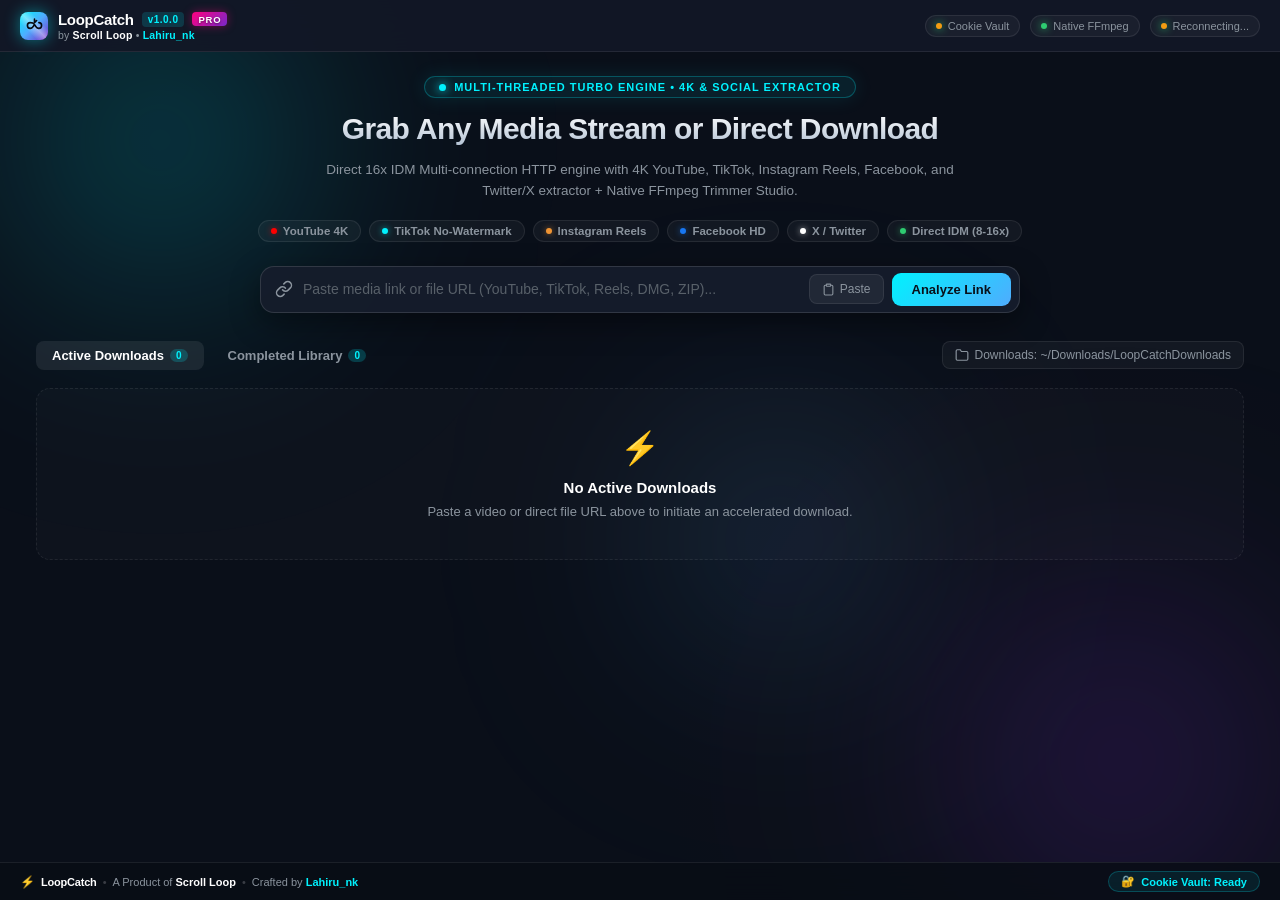
==== commit bfef5f27: "feat: simplify cookie workflow with zero-extension 1-click built-in login & clean device-free UI" ====
--- a/static/index.html
+++ b/static/index.html
@@ -159,35 +159,26 @@
         <span class="footer-sep">•</span>
         <span class="footer-text">Crafted by <span class="footer-author">Lahiru_nk</span></span>
       </div>
-      <div class="footer-fleet-status" id="footerFleetStatus" title="Click to view Multi-Device Cookie Vault" style="cursor: pointer;">
-        <span class="fleet-icon">💻</span>
-        <span id="footerFleetText">Fleet Vault: Detecting machine...</span>
+      <div class="footer-fleet-status" id="footerFleetStatus" title="Click to view Cookie Vault & Login Manager" style="cursor: pointer;">
+        <span class="fleet-icon">🔐</span>
+        <span id="footerFleetText">Cookie Vault: Ready</span>
       </div>
     </footer>
   </div>
 
   <!-- Cookie Manager & Multi-Device Vault Modal -->
+  <!-- Streamlined Multi-Platform Cookie Vault Modal -->
   <div class="modal-backdrop" id="cookieModal" style="display: none;">
     <div class="modal-card desktop-prefs-card cookie-vault-modal-card">
       <div class="modal-header">
         <div class="modal-title-group">
           <span class="modal-icon">🔐</span>
           <div>
-            <h3 class="modal-title">Multi-Device Cookie Vault & Session Manager</h3>
-            <span class="modal-subtitle">LoopCatch Fleet Edition by Scroll Loop • Save & switch cookies across all your PCs</span>
+            <h3 class="modal-title">Cookie Vault & Session Manager</h3>
+            <span class="modal-subtitle">LoopCatch by Scroll Loop • Authenticated 4K streams, private media & age-restricted videos</span>
           </div>
         </div>
         <button class="modal-close-btn" id="closeCookieModal">&times;</button>
-      </div>
-
-      <!-- Vault Mode Navigation Tabs -->
-      <div class="vault-tabs-nav">
-        <button type="button" class="vault-tab-btn active" id="tabVaultDevicesBtn">
-          💻 Saved Device Profiles (<span id="vaultDeviceCount">1</span>)
-        </button>
-        <button type="button" class="vault-tab-btn" id="tabSyncCookiesBtn">
-          ⚡ Sync / Add Cookies to This PC
-        </button>
       </div>
 
       <div class="modal-body desktop-modal-body">
@@ -210,82 +201,84 @@
           </div>
         </div>
 
-        <!-- TAB 1: Multi-Device Vault Profiles List -->
-        <div class="vault-tab-panel" id="panelVaultDevices">
-          <div class="vault-info-banner">
-            <div class="vault-info-text">
-              <strong>Multi-PC Sharing:</strong> Each PC automatically saves its cookies to its own file in <code>cookie_vault/</code>. When switching PCs or moving files via USB/Cloud, click <strong>"Switch Active"</strong> to use any machine's cookies!
-            </div>
-            <button type="button" class="vault-refresh-btn" id="refreshVaultBtn" title="Scan folder for new device cookie files">
-              🔄 Refresh List
-            </button>
-          </div>
-
-          <!-- Dynamically populated device profile cards -->
-          <div class="vault-devices-container" id="vaultDevicesContainer">
-            <div class="vault-loading-state">Loading saved devices from vault...</div>
-          </div>
-        </div>
-
-        <!-- TAB 2: Sync / Add Cookies to Current PC -->
-        <div class="vault-tab-panel" id="panelSyncCookies" style="display: none;">
-          <!-- Custom Device Name input -->
-          <div class="device-naming-box">
-            <div class="naming-label">
-              <span>🏷️ Name for This Computer:</span>
-              <span class="naming-hint">(Shown in vault profiles on your other PCs)</span>
-            </div>
-            <div class="naming-input-row">
-              <input type="text" id="customDeviceNameInput" placeholder="e.g. Lahiru's Mac Mini M6" class="naming-field">
-              <button type="button" class="rename-save-btn" id="saveDeviceNameBtn">Save Device Name</button>
-            </div>
-          </div>
-
-          <!-- 2-Column Desktop Grid -->
-          <div class="desktop-cookie-grid">
-            <!-- Column 1: Browser Extension (Recommended) -->
-            <div class="cookie-method-card featured desktop-col">
-              <div class="method-header-flex">
-                <span class="method-badge">RECOMMENDED • FASTEST</span>
+        <!-- Method 1: Built-in 1-Click Login Window (Primary, Super Easy, No Extensions!) -->
+        <div class="cookie-method-card featured">
+          <div class="method-header-flex">
+            <span class="method-badge">EASIEST • ZERO EXTENSION REQUIRED</span>
+          </div>
+          <div class="method-title">🔑 1-Click Built-in Login (macOS & Windows)</div>
+          <p class="method-sub">
+            Click any platform to sign in. LoopCatch opens a native window and automatically captures and saves your cookies to your vault folder in real-time:
+          </p>
+          <div class="login-platforms-grid">
+            <button type="button" class="login-platform-btn btn-youtube" id="loginYouTubeBtn" title="Login to YouTube / Google">
+              <span class="lp-icon">▶️</span>
+              <div class="lp-info">
+                <strong>YouTube / Google</strong>
+                <span>4K/8K, Premium, Age-gated</span>
               </div>
-              <div class="method-title">🧩 Brave & Chrome Extension Bridge</div>
-              <p class="method-sub">
-                Logged in on your browser? Sync all YouTube, Instagram, Facebook, TikTok & X cookies to this PC's vault profile with 1 click:
-              </p>
-
-              <div class="extension-actions-row">
-                <button type="button" class="sync-large-btn" id="openExtFolderBtn">
-                  📂 Open Extension in Finder
-                </button>
-                <a href="/api/extension/download" download="LoopCatch-Extension.zip" class="upload-cookie-btn" style="text-decoration:none;">
-                  📥 Download .ZIP
-                </a>
+            </button>
+            <button type="button" class="login-platform-btn btn-tiktok" id="loginTikTokBtn" title="Login to TikTok">
+              <span class="lp-icon">🎵</span>
+              <div class="lp-info">
+                <strong>TikTok</strong>
+                <span>HD No-Watermark, Private</span>
               </div>
-
-              <div class="extension-steps">
-                <div class="step-item"><span class="step-num">1</span> Go to <code>chrome://extensions</code> or <code>brave://extensions</code></div>
-                <div class="step-item"><span class="step-num">2</span> Turn on <strong>Developer mode</strong> (top right switch)</div>
-                <div class="step-item"><span class="step-num">3</span> Drag & drop the <strong>extension</strong> folder into the browser</div>
-                <div class="step-item"><span class="step-num">4</span> Click the LoopCatch extension &rarr; <strong>"⚡ 1-Click Sync"</strong></div>
+            </button>
+            <button type="button" class="login-platform-btn btn-instagram" id="loginInstaBtn" title="Login to Instagram">
+              <span class="lp-icon">📸</span>
+              <div class="lp-info">
+                <strong>Instagram</strong>
+                <span>Stories, Reels, High-res</span>
               </div>
-            </div>
-
-            <!-- Column 2: File Import & Manual Paste -->
-            <div class="desktop-col right-col">
-              <!-- Manual File / Paste Card -->
-              <div class="cookie-method-card">
-                <div class="method-title">📁 Option B: Import / Paste cookies.txt</div>
-                <div class="manual-cookie-tabs">
-                  <input type="file" id="cookieFileInput" accept=".txt" style="display: none;">
-                  <button type="button" class="upload-cookie-btn" id="selectCookieFileBtn" style="margin-bottom: 8px; width: 100%;">
-                    📂 Choose cookies.txt File
-                  </button>
-                  <textarea id="cookieTextInput" rows="4" placeholder="Or paste Netscape cookie string here..."></textarea>
-                  <button type="button" class="save-cookie-btn" id="saveCookieTextBtn" style="margin-top: 6px; width: 100%;">Save to This PC Vault</button>
-                </div>
+            </button>
+            <button type="button" class="login-platform-btn btn-facebook" id="loginFacebookBtn" title="Login to Facebook">
+              <span class="lp-icon">📘</span>
+              <div class="lp-info">
+                <strong>Facebook</strong>
+                <span>HD Video, Private groups</span>
               </div>
-            </div>
-          </div>
+            </button>
+          </div>
+        </div>
+
+        <!-- Method 2 & 3: Browser Auto-Import & File Upload -->
+        <div class="desktop-cookie-grid" style="margin-top: 14px;">
+          <!-- 1-Click Browser Import -->
+          <div class="cookie-method-card desktop-col">
+            <div class="method-title">⚡ 1-Click Browser Import</div>
+            <p class="method-sub">
+              Logged in on your desktop browser? Grab cookies directly without re-entering passwords:
+            </p>
+            <div class="browser-import-buttons">
+              <button type="button" class="browser-btn" data-browser="chrome">🌐 Chrome</button>
+              <button type="button" class="browser-btn" data-browser="brave">🦁 Brave</button>
+              <button type="button" class="browser-btn" data-browser="edge">🌊 Edge</button>
+              <button type="button" class="browser-btn" data-browser="firefox">🦊 Firefox</button>
+            </div>
+            <div id="browserImportStatus" class="browser-import-status" style="display: none;"></div>
+          </div>
+
+          <!-- File Upload / Paste -->
+          <div class="cookie-method-card desktop-col right-col">
+            <div class="method-title">📂 Import or Paste cookies.txt</div>
+            <p class="method-sub">
+              Have an exported cookies file? Load it directly:
+            </p>
+            <div class="manual-cookie-tabs">
+              <input type="file" id="cookieFileInput" accept=".txt" style="display: none;">
+              <button type="button" class="upload-cookie-btn" id="selectCookieFileBtn" style="margin-bottom: 8px; width: 100%;">
+                📂 Choose cookies.txt File
+              </button>
+              <textarea id="cookieTextInput" rows="2" placeholder="Or paste Netscape cookie string here..."></textarea>
+              <button type="button" class="save-cookie-btn" id="saveCookieTextBtn" style="margin-top: 6px; width: 100%;">Save to Vault</button>
+            </div>
+          </div>
+        </div>
+
+        <!-- Silent Vault Info Note -->
+        <div class="vault-silent-footer-note">
+          📁 All machine profiles are automatically saved to your computer's folder at <code>cookie_vault/</code>. Click <strong>"Open Vault Folder"</strong> above to view, copy, or move your cookie files between PCs anytime.
         </div>
       </div>
     </div>
--- a/static/style.css
+++ b/static/style.css
@@ -2612,8 +2612,151 @@
   transform: translateY(-1px);
 }
 
+/* Login Platforms 4-Grid (Zero Extension Built-in Login) */
+.login-platforms-grid {
+  display: grid;
+  grid-template-columns: repeat(2, 1fr);
+  gap: 10px;
+  margin-top: 12px;
+}
+
+.login-platform-btn {
+  display: flex;
+  align-items: center;
+  gap: 12px;
+  background: rgba(255, 255, 255, 0.04);
+  border: 1px solid rgba(255, 255, 255, 0.1);
+  border-radius: 10px;
+  padding: 10px 14px;
+  cursor: pointer;
+  text-align: left;
+  transition: all 0.2s cubic-bezier(0.16, 1, 0.3, 1);
+  color: #fff;
+}
+
+.login-platform-btn:hover {
+  transform: translateY(-2px);
+  box-shadow: 0 6px 18px rgba(0, 0, 0, 0.35);
+}
+
+.login-platform-btn .lp-icon {
+  font-size: 20px;
+  flex-shrink: 0;
+}
+
+.login-platform-btn .lp-info {
+  display: flex;
+  flex-direction: column;
+  gap: 2px;
+}
+
+.login-platform-btn .lp-info strong {
+  font-size: 13px;
+  font-weight: 700;
+  color: #ffffff;
+}
+
+.login-platform-btn .lp-info span {
+  font-size: 11px;
+  color: var(--text-secondary);
+}
+
+.btn-youtube:hover {
+  border-color: rgba(255, 0, 0, 0.6);
+  background: rgba(255, 0, 0, 0.08);
+  box-shadow: 0 0 20px rgba(255, 0, 0, 0.25);
+}
+
+.btn-tiktok:hover {
+  border-color: rgba(0, 242, 254, 0.6);
+  background: rgba(0, 242, 254, 0.08);
+  box-shadow: 0 0 20px rgba(0, 242, 254, 0.25);
+}
+
+.btn-instagram:hover {
+  border-color: rgba(225, 48, 108, 0.6);
+  background: rgba(225, 48, 108, 0.08);
+  box-shadow: 0 0 20px rgba(225, 48, 108, 0.25);
+}
+
+.btn-facebook:hover {
+  border-color: rgba(24, 119, 242, 0.6);
+  background: rgba(24, 119, 242, 0.08);
+  box-shadow: 0 0 20px rgba(24, 119, 242, 0.25);
+}
+
+/* Browser Import Buttons */
+.browser-import-buttons {
+  display: grid;
+  grid-template-columns: repeat(2, 1fr);
+  gap: 8px;
+  margin-top: 10px;
+}
+
+.browser-btn {
+  background: rgba(255, 255, 255, 0.06);
+  border: 1px solid rgba(255, 255, 255, 0.12);
+  color: #fff;
+  font-size: 12px;
+  font-weight: 600;
+  padding: 8px 12px;
+  border-radius: 8px;
+  cursor: pointer;
+  transition: all 0.2s ease;
+  display: flex;
+  align-items: center;
+  justify-content: center;
+  gap: 6px;
+}
+
+.browser-btn:hover {
+  background: rgba(0, 242, 254, 0.14);
+  border-color: var(--accent-cyan);
+  color: var(--accent-cyan);
+  transform: translateY(-1px);
+}
+
+.browser-import-status {
+  margin-top: 8px;
+  font-size: 11px;
+  padding: 6px 10px;
+  border-radius: 6px;
+  background: rgba(0, 0, 0, 0.3);
+}
+
+.browser-import-status.success {
+  color: #2ecc71;
+  border: 1px solid rgba(46, 204, 113, 0.3);
+  background: rgba(46, 204, 113, 0.08);
+}
+
+.browser-import-status.error {
+  color: #e74c3c;
+  border: 1px solid rgba(231, 76, 60, 0.3);
+  background: rgba(231, 76, 60, 0.08);
+}
+
+/* Vault Silent Footer Note */
+.vault-silent-footer-note {
+  margin-top: 14px;
+  padding: 8px 12px;
+  background: rgba(255, 255, 255, 0.02);
+  border: 1px solid var(--border-subtle);
+  border-radius: 8px;
+  font-size: 11.5px;
+  color: var(--text-secondary);
+  line-height: 1.5;
+}
+
+.vault-silent-footer-note code {
+  color: var(--accent-cyan);
+  background: rgba(0, 0, 0, 0.4);
+  padding: 1px 5px;
+  border-radius: 4px;
+}
+
 .modal-card.cookie-vault-modal-card {
-  width: 880px;
+  width: 820px;
   max-width: 94vw;
   max-height: 88vh;
 }
